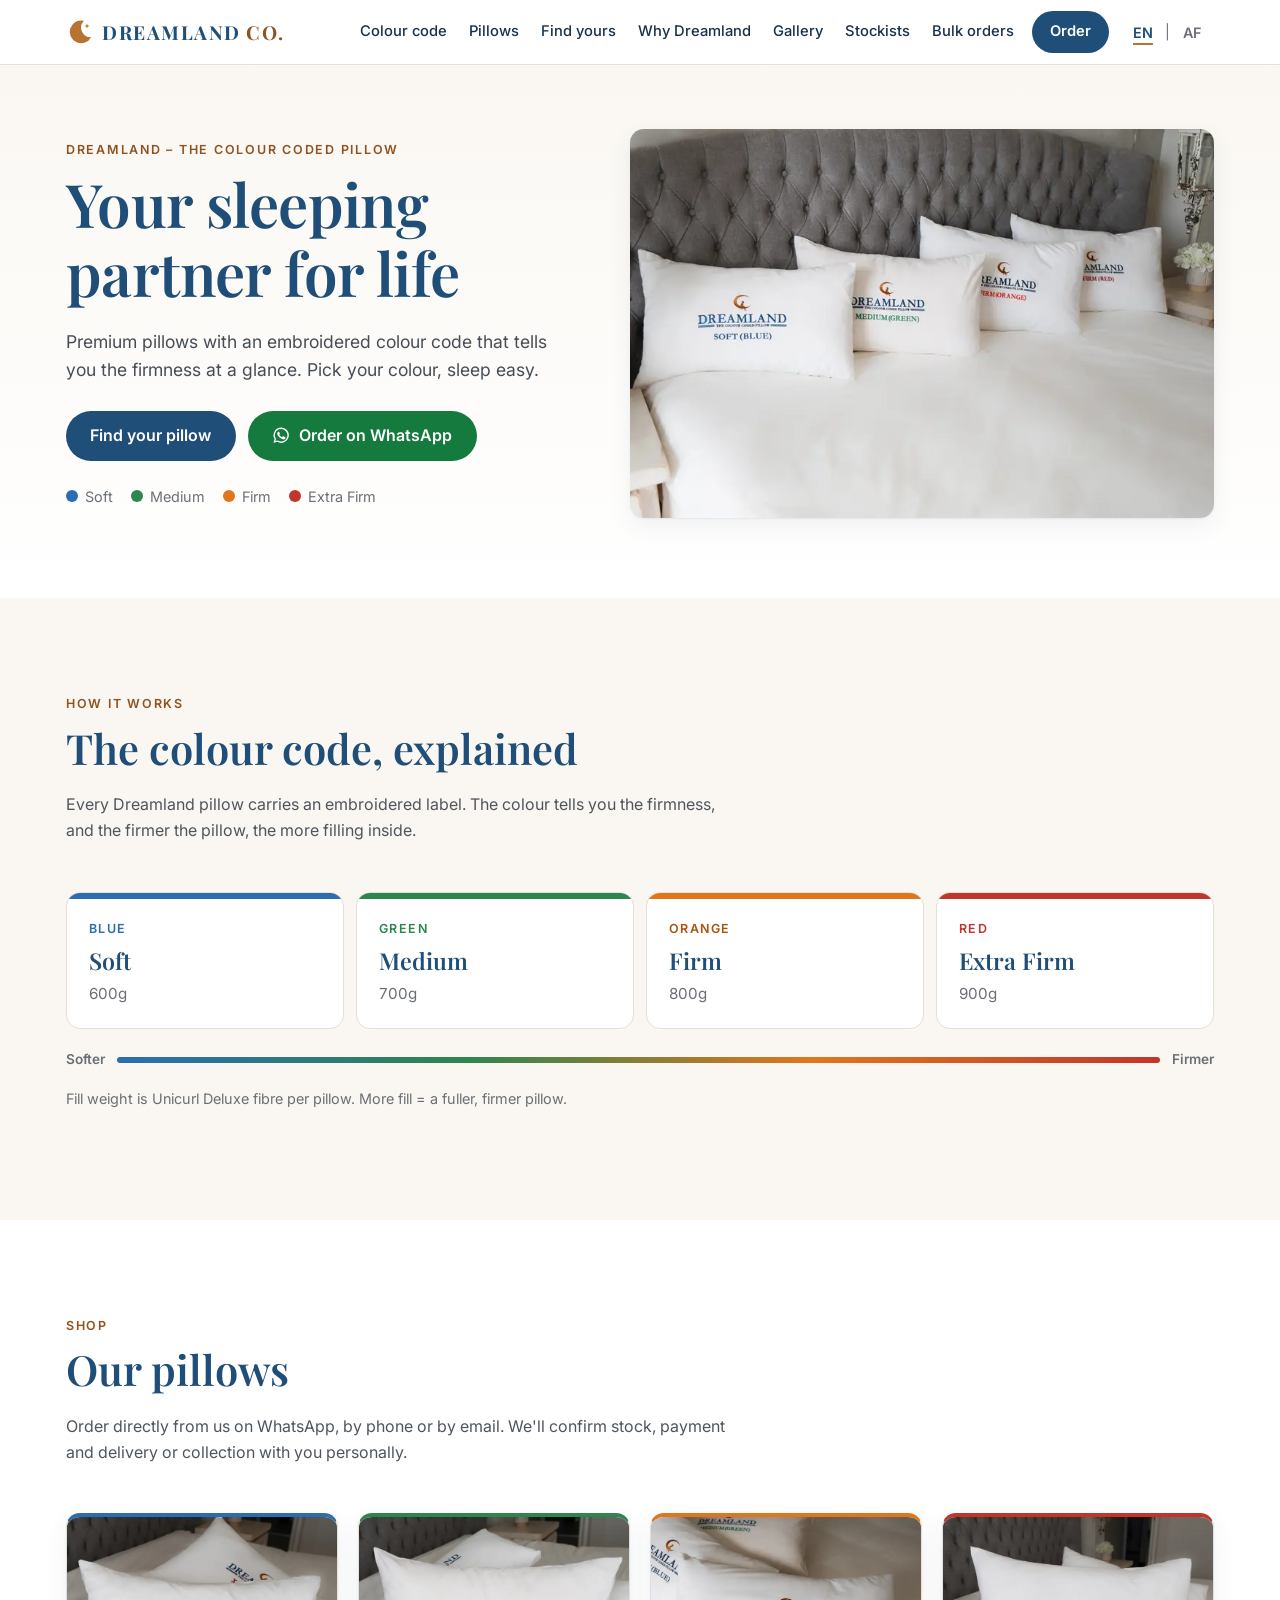
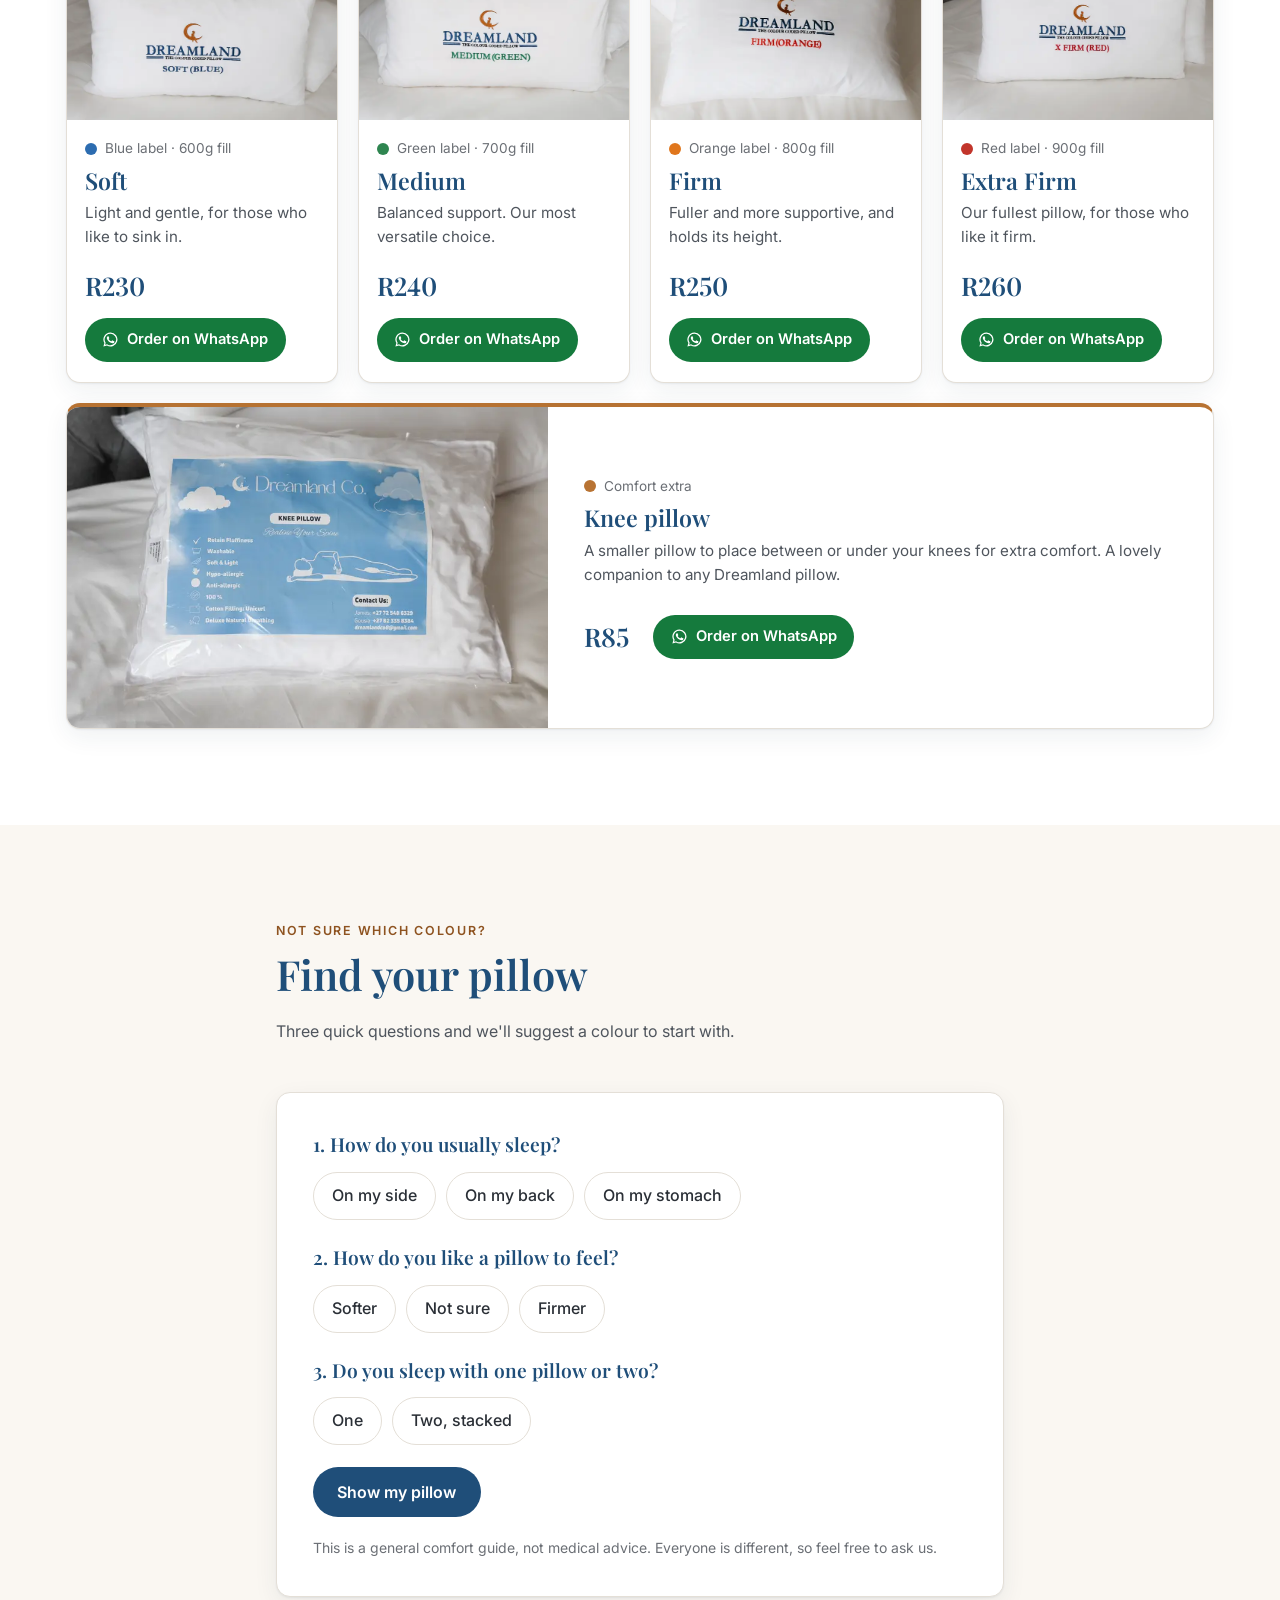
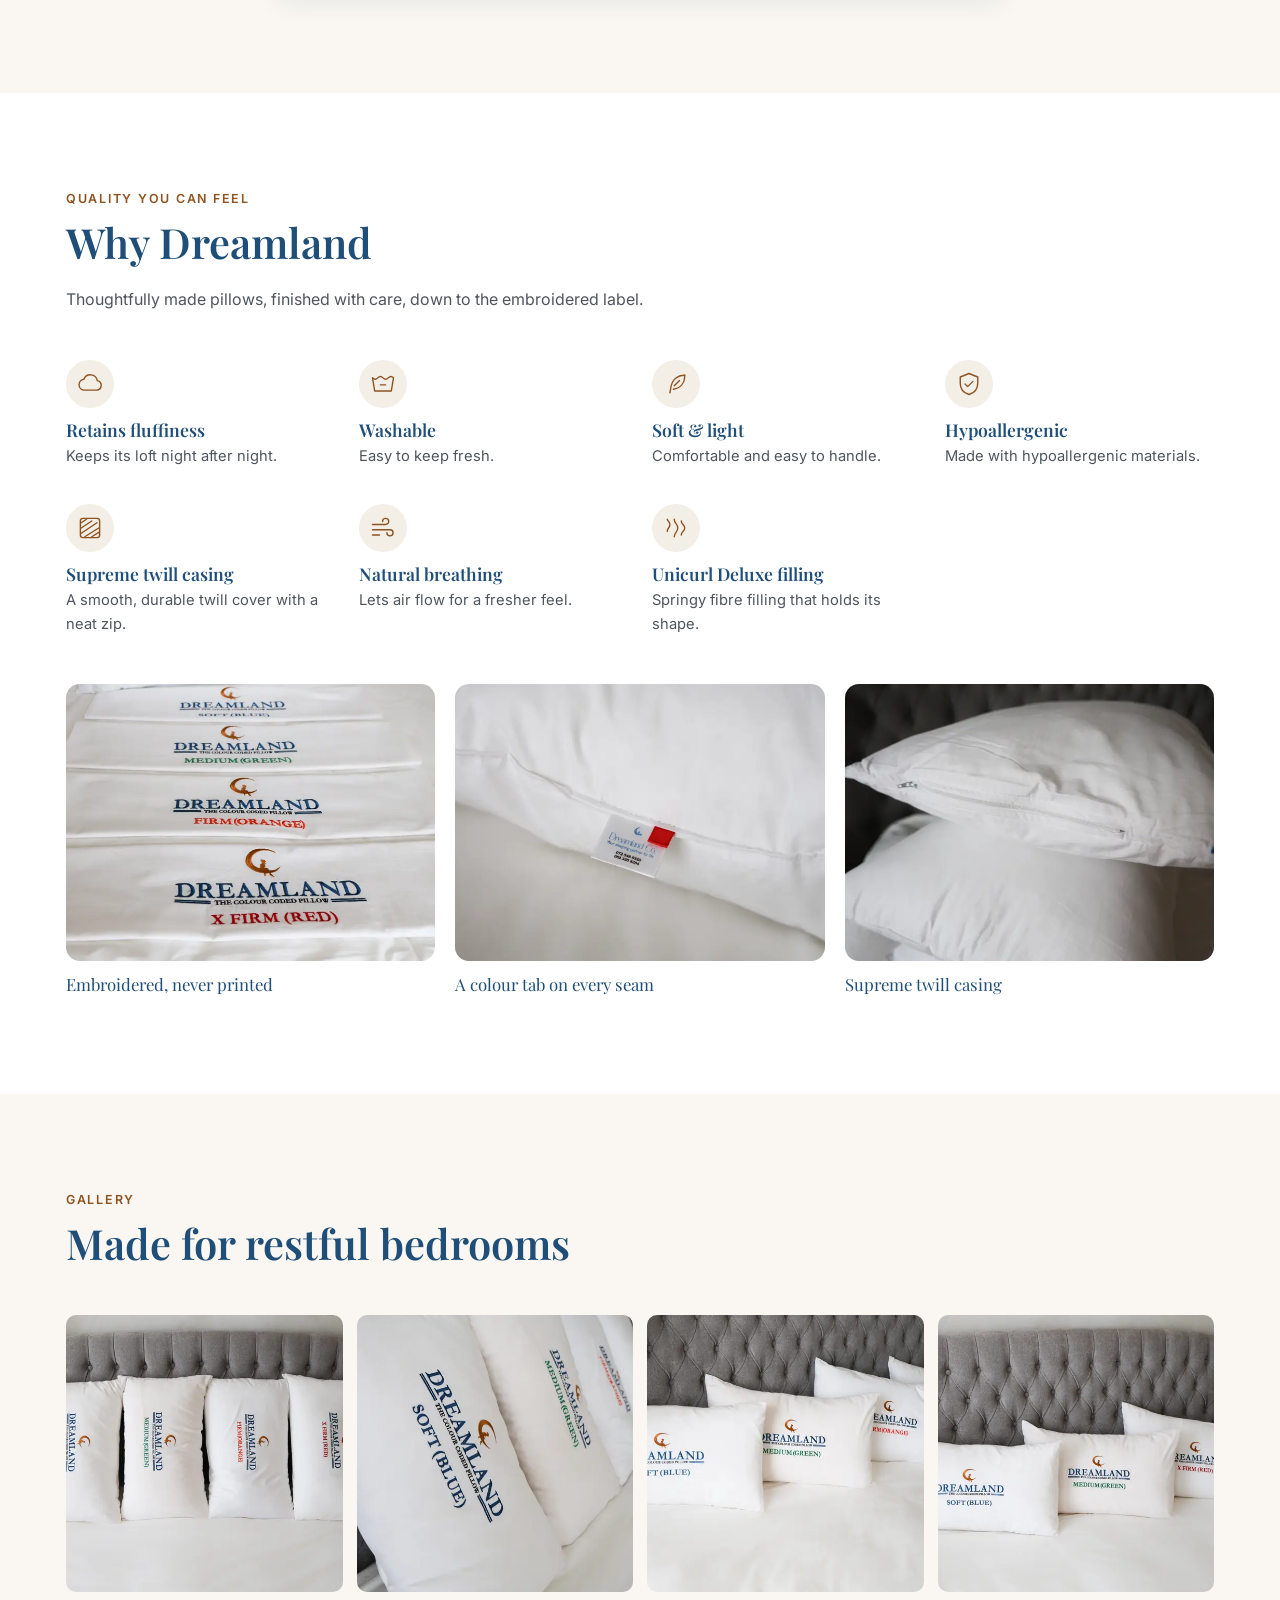
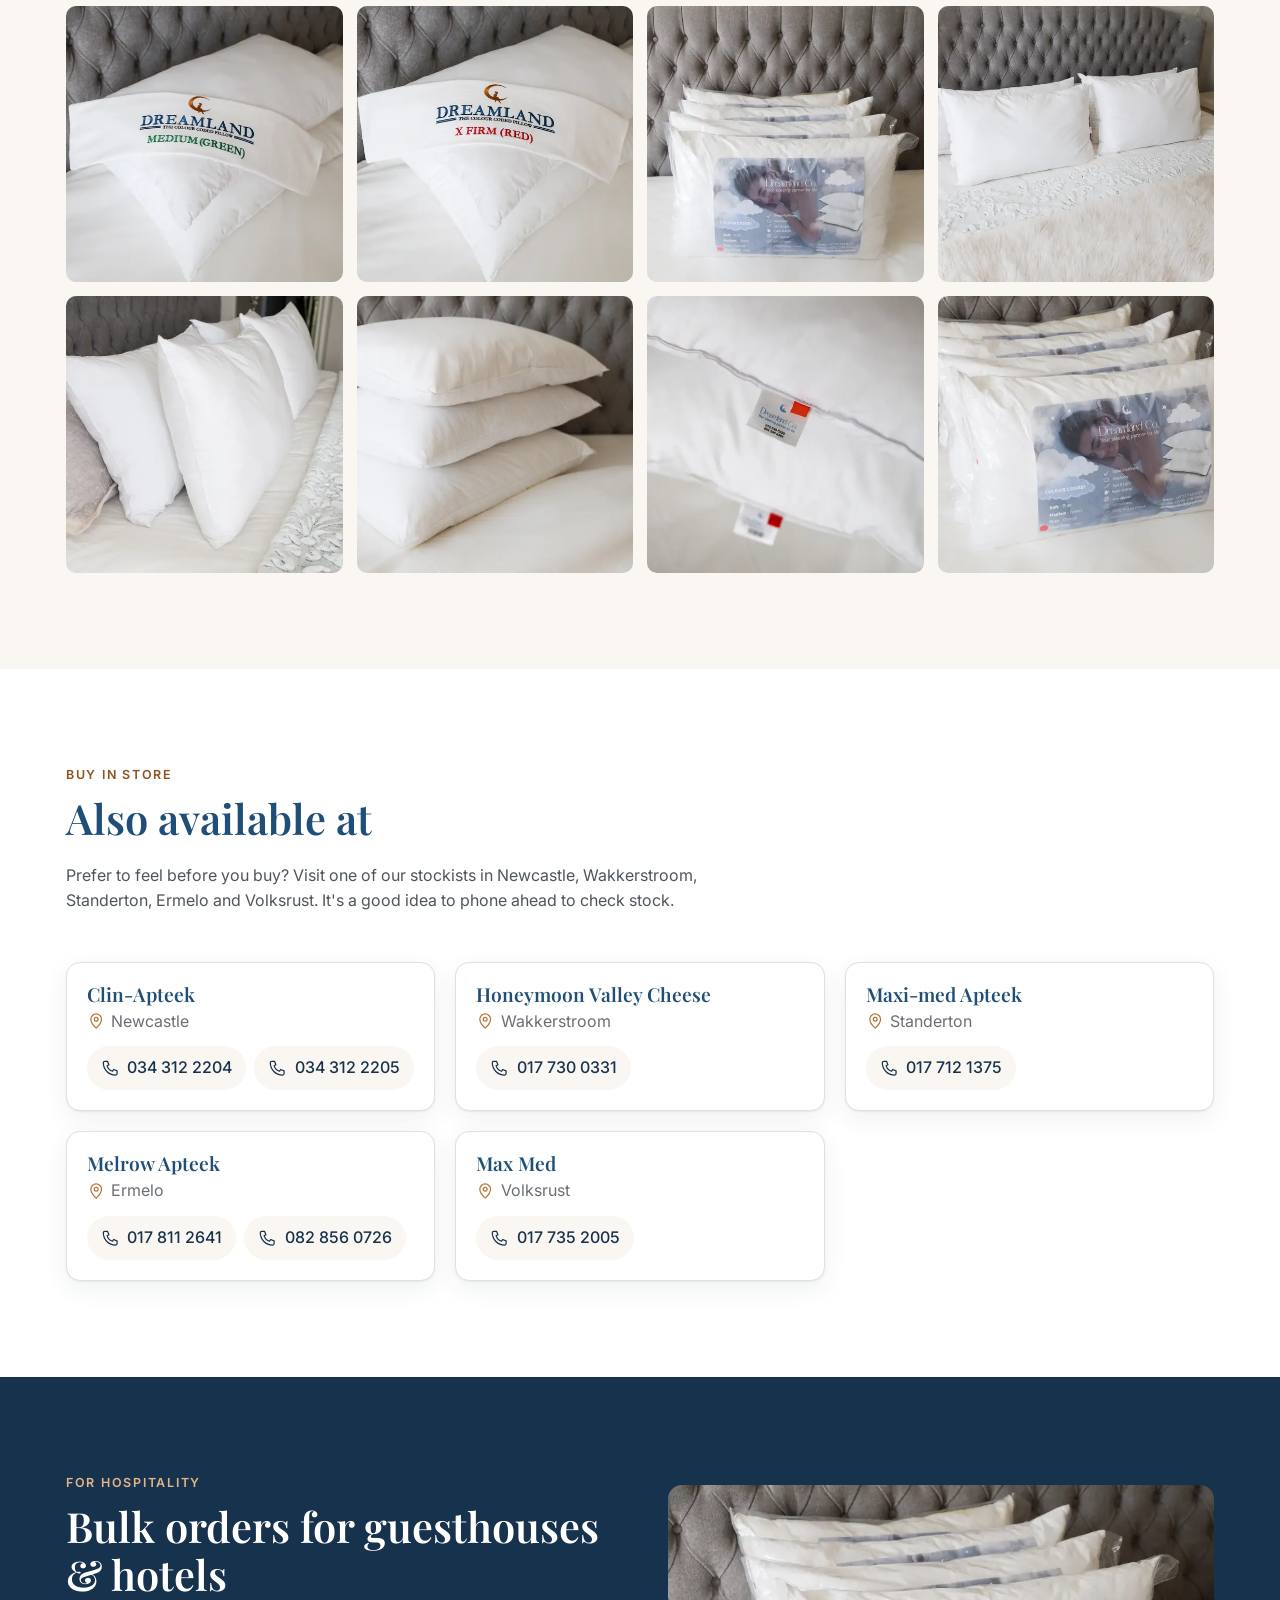
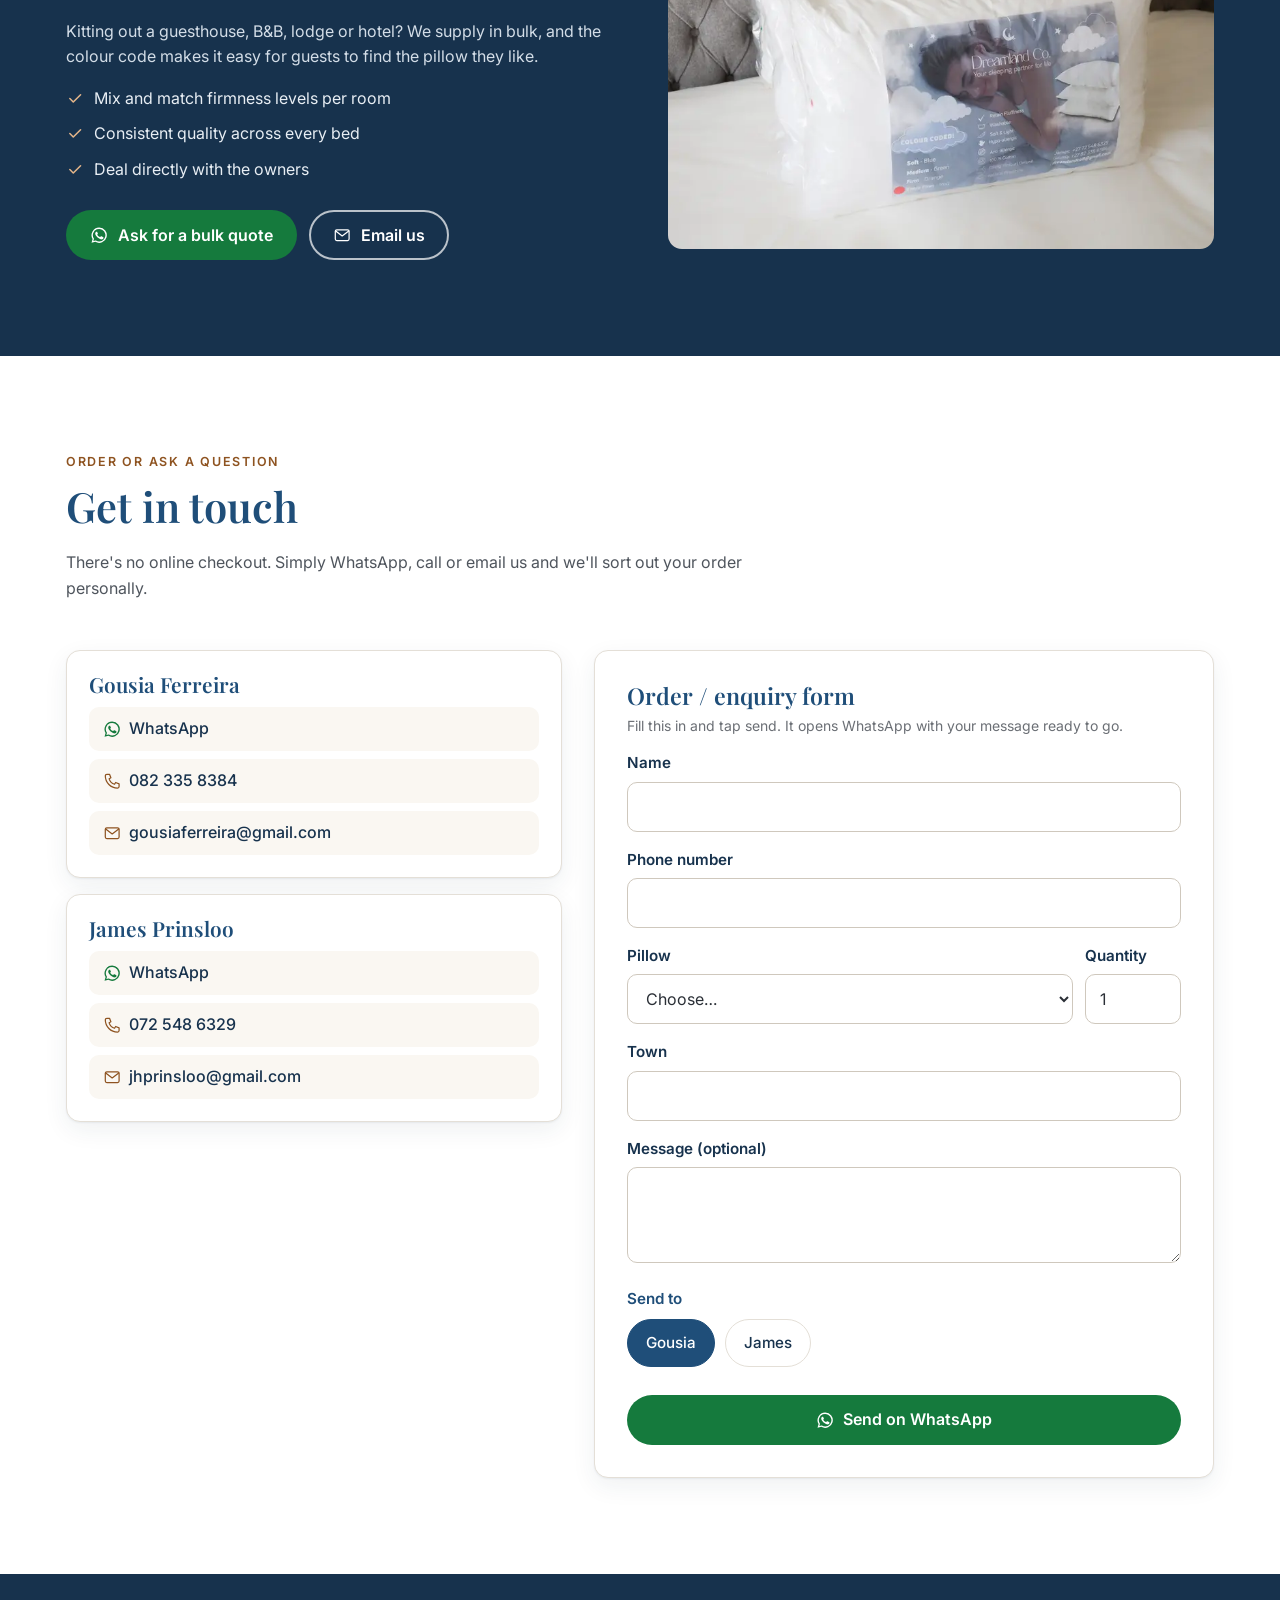
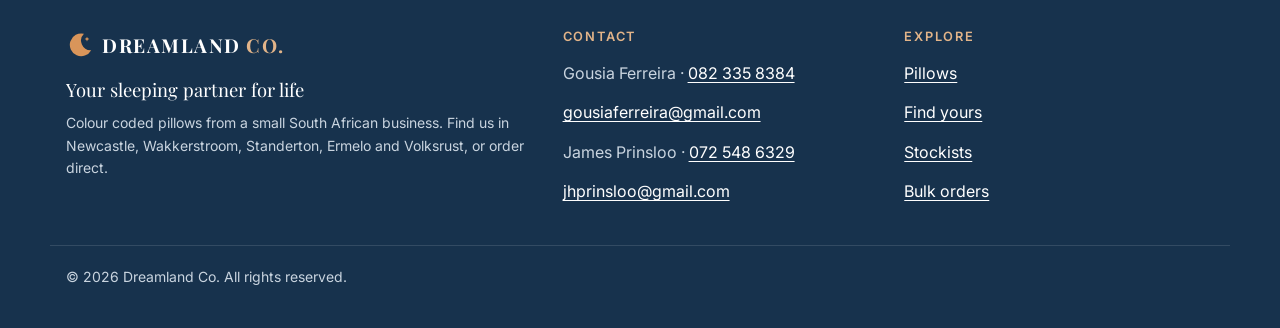
==== index.html @ f5fa15da "Add Dreamland Co. static website Single-page bilingual (EN/AF) site for GitHub Pages: colour code ex" ====
<!doctype html>
<html lang="en-ZA">
<head>
  <meta charset="utf-8">
  <meta name="viewport" content="width=device-width, initial-scale=1">
  <title>Dreamland Co. | Colour Coded Pillows | Your sleeping partner for life</title>
  <meta name="description" content="Dreamland – The Colour Coded Pillow. Premium pillows from R230, colour coded by firmness: Soft (Blue), Medium (Green), Firm (Orange) and Extra Firm (Red). Order on WhatsApp or buy in Newcastle, Wakkerstroom, Standerton, Ermelo and Volksrust.">
  <meta name="theme-color" content="#1F4E79">

  <!--
    SITE URL: the absolute URLs below (canonical, Open Graph, JSON-LD) and in sitemap.xml / robots.txt
    use https://adriaan7711.github.io/dreamland-co/ . If your GitHub Pages address or custom domain
    is different, find-and-replace that address in index.html, sitemap.xml and robots.txt.
  -->
  <link rel="canonical" href="https://adriaan7711.github.io/dreamland-co/">

  <meta property="og:type" content="website">
  <meta property="og:site_name" content="Dreamland Co.">
  <meta property="og:title" content="Dreamland Co. – The Colour Coded Pillow">
  <meta property="og:description" content="Your sleeping partner for life. Premium pillows colour coded by firmness, from R230. Order on WhatsApp.">
  <meta property="og:url" content="https://adriaan7711.github.io/dreamland-co/">
  <meta property="og:image" content="https://adriaan7711.github.io/dreamland-co/images/og-image.jpg">
  <meta property="og:image:width" content="1200">
  <meta property="og:image:height" content="630">
  <meta property="og:image:alt" content="Four Dreamland pillows on a bed with blue, green, orange and red embroidered labels">
  <meta property="og:locale" content="en_ZA">
  <meta property="og:locale:alternate" content="af_ZA">
  <meta name="twitter:card" content="summary_large_image">

  <link rel="icon" href="favicon.svg" type="image/svg+xml">
  <link rel="icon" href="favicon-32.png" sizes="32x32" type="image/png">
  <link rel="apple-touch-icon" href="apple-touch-icon.png">

  <link rel="preconnect" href="https://fonts.googleapis.com">
  <link rel="preconnect" href="https://fonts.gstatic.com" crossorigin>
  <link href="https://fonts.googleapis.com/css2?family=Inter:wght@400;500;600&family=Playfair+Display:wght@500;600;700&display=swap" rel="stylesheet">

  <link rel="preload" as="image" type="image/webp" href="images/pillows-lineup-four-1600.webp" imagesrcset="images/pillows-lineup-four-800.webp 800w, images/pillows-lineup-four-1600.webp 1600w" imagesizes="(min-width: 900px) 55vw, 100vw">
  <link rel="stylesheet" href="css/style.css">
  <script>document.documentElement.classList.add('js');</script>

  <script type="application/ld+json">
  {
    "@context": "https://schema.org",
    "@graph": [
      {
        "@type": "LocalBusiness",
        "@id": "https://adriaan7711.github.io/dreamland-co/#business",
        "name": "Dreamland Co.",
        "slogan": "Your sleeping partner for life",
        "description": "Dreamland – The Colour Coded Pillow. Premium pillows colour coded by firmness, sold direct and through stockists in Newcastle, Wakkerstroom, Standerton, Ermelo and Volksrust.",
        "url": "https://adriaan7711.github.io/dreamland-co/",
        "image": "https://adriaan7711.github.io/dreamland-co/images/og-image.jpg",
        "telephone": "+27823358384",
        "email": "gousiaferreira@gmail.com",
        "priceRange": "R85 – R260",
        "currenciesAccepted": "ZAR",
        "address": { "@type": "PostalAddress", "addressCountry": "ZA" },
        "areaServed": [
          { "@type": "City", "name": "Newcastle" },
          { "@type": "City", "name": "Wakkerstroom" },
          { "@type": "City", "name": "Standerton" },
          { "@type": "City", "name": "Ermelo" },
          { "@type": "City", "name": "Volksrust" },
          { "@type": "Country", "name": "South Africa" }
        ],
        "contactPoint": [
          { "@type": "ContactPoint", "name": "Gousia Ferreira", "telephone": "+27823358384", "email": "gousiaferreira@gmail.com", "contactType": "sales", "availableLanguage": ["English", "Afrikaans"] },
          { "@type": "ContactPoint", "name": "James Prinsloo", "telephone": "+27725486329", "email": "jhprinsloo@gmail.com", "contactType": "sales", "availableLanguage": ["English", "Afrikaans"] }
        ]
      },
      {
        "@type": "Product",
        "name": "Dreamland Soft Pillow (Blue)",
        "description": "Soft colour coded pillow with a blue embroidered label and 600g Unicurl Deluxe filling.",
        "image": "https://adriaan7711.github.io/dreamland-co/images/pillow-soft-blue-1600.jpg",
        "brand": { "@type": "Brand", "name": "Dreamland Co." },
        "color": "Blue",
        "weight": { "@type": "QuantitativeValue", "value": 600, "unitCode": "GRM" },
        "offers": { "@type": "Offer", "price": "230.00", "priceCurrency": "ZAR", "availability": "https://schema.org/InStock", "seller": { "@id": "https://adriaan7711.github.io/dreamland-co/#business" } }
      },
      {
        "@type": "Product",
        "name": "Dreamland Medium Pillow (Green)",
        "description": "Medium colour coded pillow with a green embroidered label and 700g Unicurl Deluxe filling.",
        "image": "https://adriaan7711.github.io/dreamland-co/images/pillow-medium-green-1600.jpg",
        "brand": { "@type": "Brand", "name": "Dreamland Co." },
        "color": "Green",
        "weight": { "@type": "QuantitativeValue", "value": 700, "unitCode": "GRM" },
        "offers": { "@type": "Offer", "price": "240.00", "priceCurrency": "ZAR", "availability": "https://schema.org/InStock", "seller": { "@id": "https://adriaan7711.github.io/dreamland-co/#business" } }
      },
      {
        "@type": "Product",
        "name": "Dreamland Firm Pillow (Orange)",
        "description": "Firm colour coded pillow with an orange embroidered label and 800g Unicurl Deluxe filling.",
        "image": "https://adriaan7711.github.io/dreamland-co/images/pillow-firm-orange-1600.jpg",
        "brand": { "@type": "Brand", "name": "Dreamland Co." },
        "color": "Orange",
        "weight": { "@type": "QuantitativeValue", "value": 800, "unitCode": "GRM" },
        "offers": { "@type": "Offer", "price": "250.00", "priceCurrency": "ZAR", "availability": "https://schema.org/InStock", "seller": { "@id": "https://adriaan7711.github.io/dreamland-co/#business" } }
      },
      {
        "@type": "Product",
        "name": "Dreamland Extra Firm Pillow (Red)",
        "description": "Extra firm colour coded pillow with a red embroidered label and 900g Unicurl Deluxe filling.",
        "image": "https://adriaan7711.github.io/dreamland-co/images/pillow-extra-firm-red-1600.jpg",
        "brand": { "@type": "Brand", "name": "Dreamland Co." },
        "color": "Red",
        "weight": { "@type": "QuantitativeValue", "value": 900, "unitCode": "GRM" },
        "offers": { "@type": "Offer", "price": "260.00", "priceCurrency": "ZAR", "availability": "https://schema.org/InStock", "seller": { "@id": "https://adriaan7711.github.io/dreamland-co/#business" } }
      },
      {
        "@type": "Product",
        "name": "Dreamland Knee Pillow",
        "description": "A smaller pillow to place between or under the knees for extra comfort.",
        "image": "https://adriaan7711.github.io/dreamland-co/images/knee-pillow-1600.jpg",
        "brand": { "@type": "Brand", "name": "Dreamland Co." },
        "offers": { "@type": "Offer", "price": "85.00", "priceCurrency": "ZAR", "availability": "https://schema.org/InStock", "seller": { "@id": "https://adriaan7711.github.io/dreamland-co/#business" } }
      }
    ]
  }
  </script>
</head>
<body>
  <!-- Icon sprite -->
  <svg width="0" height="0" style="position:absolute" aria-hidden="true" focusable="false">
    <symbol id="i-moon" viewBox="0 0 32 32"><path d="M20.5 3.2A13 13 0 1 0 28.8 22 11 11 0 0 1 20.5 3.2Z" fill="currentColor"/><path d="M24 6.5l.8 1.9 1.9.8-1.9.8-.8 1.9-.8-1.9-1.9-.8 1.9-.8z" fill="currentColor"/></symbol>
    <symbol id="i-whatsapp" viewBox="0 0 24 24"><path fill="currentColor" d="M12 2a10 10 0 0 0-8.6 15.1L2 22l5-1.3A10 10 0 1 0 12 2Zm0 18.2c-1.5 0-3-.4-4.3-1.2l-.3-.2-3 .8.8-2.9-.2-.3A8.2 8.2 0 1 1 12 20.2Zm4.5-6.1c-.2-.1-1.5-.7-1.7-.8-.2-.1-.4-.1-.6.1l-.8 1c-.1.2-.3.2-.5.1a6.7 6.7 0 0 1-3.3-2.9c-.3-.4.2-.4.7-1.4.1-.2 0-.3 0-.4l-.8-1.8c-.2-.5-.4-.4-.6-.4h-.5a1 1 0 0 0-.7.3 3 3 0 0 0-.9 2.2 5.2 5.2 0 0 0 1.1 2.7 11.9 11.9 0 0 0 4.6 4c1.7.7 2.3.8 3.2.6.5-.1 1.5-.6 1.7-1.2.2-.6.2-1.1.2-1.2-.1-.1-.2-.2-.4-.3Z"/></symbol>
    <symbol id="i-phone" viewBox="0 0 24 24"><path fill="none" stroke="currentColor" stroke-width="1.6" stroke-linecap="round" stroke-linejoin="round" d="M5 3h3.5l1.8 4.5-2.3 1.4a11 11 0 0 0 7.1 7.1l1.4-2.3L21 15.5V19a2 2 0 0 1-2 2A16 16 0 0 1 3 5a2 2 0 0 1 2-2Z"/></symbol>
    <symbol id="i-mail" viewBox="0 0 24 24"><g fill="none" stroke="currentColor" stroke-width="1.6" stroke-linecap="round" stroke-linejoin="round"><rect x="3" y="5" width="18" height="14" rx="2"/><path d="m3.5 6.5 8.5 6.5 8.5-6.5"/></g></symbol>
    <symbol id="i-pin" viewBox="0 0 24 24"><g fill="none" stroke="currentColor" stroke-width="1.6" stroke-linecap="round" stroke-linejoin="round"><path d="M12 21s-7-6.1-7-11.5a7 7 0 0 1 14 0C19 14.9 12 21 12 21Z"/><circle cx="12" cy="9.5" r="2.5"/></g></symbol>
    <symbol id="i-fluff" viewBox="0 0 32 32"><path fill="none" stroke="currentColor" stroke-width="1.6" stroke-linecap="round" stroke-linejoin="round" d="M9 23h14.5a5.5 5.5 0 0 0 .8-10.9A8 8 0 0 0 9 10.5 6.3 6.3 0 0 0 9 23Z"/></symbol>
    <symbol id="i-wash" viewBox="0 0 32 32"><g fill="none" stroke="currentColor" stroke-width="1.6" stroke-linecap="round" stroke-linejoin="round"><path d="M4 9l2.5 15h19L28 9"/><path d="M4 9c2 2 4 2 6 0s4-2 6 0 4 2 6 0 4-2 6 0"/><path d="M13 17h6"/></g></symbol>
    <symbol id="i-feather" viewBox="0 0 32 32"><g fill="none" stroke="currentColor" stroke-width="1.6" stroke-linecap="round" stroke-linejoin="round"><path d="M26 6c-8 0-15 5-16 15l-1 5"/><path d="M26 6c0 9-5 15-13 16"/><path d="M14 18l6-6"/></g></symbol>
    <symbol id="i-shield" viewBox="0 0 32 32"><g fill="none" stroke="currentColor" stroke-width="1.6" stroke-linecap="round" stroke-linejoin="round"><path d="M16 4l10 4v7c0 6.5-4.3 11.2-10 13-5.7-1.8-10-6.5-10-13V8z"/><path d="m11.5 16 3 3 6-6"/></g></symbol>
    <symbol id="i-weave" viewBox="0 0 32 32"><g fill="none" stroke="currentColor" stroke-width="1.6" stroke-linecap="round"><path d="M6 10l6-4M6 16l12-8M6 22l18-12M10 26l16-10M18 26l8-5"/><rect x="5" y="5" width="22" height="22" rx="3"/></g></symbol>
    <symbol id="i-air" viewBox="0 0 32 32"><g fill="none" stroke="currentColor" stroke-width="1.6" stroke-linecap="round"><path d="M4 12h15a3.5 3.5 0 1 0-3.5-3.5"/><path d="M4 18h20a3.5 3.5 0 1 1-3.5 3.5"/><path d="M4 24h8"/></g></symbol>
    <symbol id="i-curl" viewBox="0 0 32 32"><g fill="none" stroke="currentColor" stroke-width="1.6" stroke-linecap="round"><path d="M6 20c0-4 3-4 3-8s-3-4-3-6"/><path d="M14 26c0-5 4-5 4-10s-4-5-4-10"/><path d="M22 24c0-4 4-4 4-8s-4-4-4-8"/></g></symbol>
    <symbol id="i-check" viewBox="0 0 24 24"><path fill="none" stroke="currentColor" stroke-width="2" stroke-linecap="round" stroke-linejoin="round" d="m5 12.5 4.5 4.5L19 7.5"/></symbol>
    <symbol id="i-close" viewBox="0 0 24 24"><path fill="none" stroke="currentColor" stroke-width="2" stroke-linecap="round" d="M6 6l12 12M18 6 6 18"/></symbol>
    <symbol id="i-prev" viewBox="0 0 24 24"><path fill="none" stroke="currentColor" stroke-width="2" stroke-linecap="round" stroke-linejoin="round" d="M15 5l-7 7 7 7"/></symbol>
    <symbol id="i-next" viewBox="0 0 24 24"><path fill="none" stroke="currentColor" stroke-width="2" stroke-linecap="round" stroke-linejoin="round" d="M9 5l7 7-7 7"/></symbol>
  </svg>

  <a class="skip-link" href="#main" data-i18n="skip">Skip to content</a>

  <header class="site-header" id="top">
    <div class="container header-inner">
      <!-- LOGO: to use a real logo file instead of the text wordmark, replace the contents of this <a> with
           <img src="images/logo.svg" alt="Dreamland Co." width="180" height="48"> -->
      <a class="wordmark" href="#top" aria-label="Dreamland Co. – home">
        <svg class="wordmark-moon" aria-hidden="true"><use href="#i-moon"/></svg>
        <span class="wordmark-text">Dreamland<span class="wordmark-co"> Co.</span></span>
      </a>

      <div class="header-actions">
        <div class="lang-toggle" role="group" aria-label="Language / Taal">
          <button type="button" data-lang="en" aria-pressed="true" lang="en">EN</button>
          <span aria-hidden="true">|</span>
          <button type="button" data-lang="af" aria-pressed="false" lang="af">AF</button>
        </div>
        <button class="nav-toggle" type="button" aria-expanded="false" aria-controls="site-nav">
          <span class="nav-toggle-bar" aria-hidden="true"></span>
          <span class="visually-hidden" data-i18n="menu">Menu</span>
        </button>
      </div>

      <nav class="site-nav" id="site-nav" aria-label="Main">
        <ul>
          <li><a href="#colour-code" data-i18n="nav.code">Colour code</a></li>
          <li><a href="#shop" data-i18n="nav.shop">Pillows</a></li>
          <li><a href="#quiz" data-i18n="nav.quiz">Find yours</a></li>
          <li><a href="#why" data-i18n="nav.why">Why Dreamland</a></li>
          <li><a href="#gallery" data-i18n="nav.gallery">Gallery</a></li>
          <li><a href="#stockists" data-i18n="nav.stockists">Stockists</a></li>
          <li><a href="#bulk" data-i18n="nav.bulk">Bulk orders</a></li>
          <li><a href="#contact" class="nav-cta" data-i18n="nav.contact">Order</a></li>
        </ul>
      </nav>
    </div>
  </header>

  <main id="main">
    <!-- 1. Hero -->
    <section class="hero" aria-labelledby="hero-title">
      <div class="container hero-inner">
        <div class="hero-copy">
          <p class="eyebrow" data-i18n="hero.eyebrow">Dreamland – The Colour Coded Pillow</p>
          <h1 id="hero-title" data-i18n="hero.title">Your sleeping partner for life</h1>
          <p class="lead" data-i18n="hero.lead">Premium pillows with an embroidered colour code that tells you the firmness at a glance. Pick your colour, sleep easy.</p>
          <div class="button-row">
            <a class="btn btn-primary" href="#quiz" data-i18n="hero.find">Find your pillow</a>
            <a class="btn btn-whatsapp" href="https://wa.me/27823358384" data-wa="general" target="_blank" rel="noopener">
              <svg class="icon" aria-hidden="true"><use href="#i-whatsapp"/></svg><span data-i18n="btn.order">Order on WhatsApp</span>
            </a>
          </div>
          <ul class="hero-dots" aria-label="Firmness colours">
            <li><span class="dot dot-blue"></span><span data-i18n="name.soft">Soft</span></li>
            <li><span class="dot dot-green"></span><span data-i18n="name.medium">Medium</span></li>
            <li><span class="dot dot-orange"></span><span data-i18n="name.firm">Firm</span></li>
            <li><span class="dot dot-red"></span><span data-i18n="name.xfirm">Extra Firm</span></li>
          </ul>
        </div>
        <figure class="hero-media">
          <picture>
            <source type="image/webp" srcset="images/pillows-lineup-four-800.webp 800w, images/pillows-lineup-four-1600.webp 1600w" sizes="(min-width: 900px) 55vw, 100vw">
            <img src="images/pillows-lineup-four-1600.jpg" srcset="images/pillows-lineup-four-800.jpg 800w, images/pillows-lineup-four-1600.jpg 1600w" sizes="(min-width: 900px) 55vw, 100vw"
                 width="1600" height="1066" fetchpriority="high"
                 alt="Four Dreamland pillows lined up on a bed against a grey tufted headboard, with blue, green, orange and red embroidered labels"
                 data-i18n-alt="alt.hero">
          </picture>
        </figure>
      </div>
    </section>

    <!-- 2. Colour code -->
    <section class="section section-code" id="colour-code" aria-labelledby="code-title">
      <div class="container">
        <header class="section-head reveal">
          <p class="eyebrow" data-i18n="code.eyebrow">How it works</p>
          <h2 id="code-title" data-i18n="code.title">The colour code, explained</h2>
          <p data-i18n="code.intro">Every Dreamland pillow carries an embroidered label. The colour tells you the firmness, and the firmer the pillow, the more filling inside.</p>
        </header>
        <ol class="code-strip reveal">
          <li class="code-step code-blue">
            <span class="code-swatch" aria-hidden="true"></span>
            <span class="code-colour" data-i18n="colour.blue">Blue</span>
            <strong class="code-name" data-i18n="name.soft">Soft</strong>
            <span class="code-weight">600g</span>
          </li>
          <li class="code-step code-green">
            <span class="code-swatch" aria-hidden="true"></span>
            <span class="code-colour" data-i18n="colour.green">Green</span>
            <strong class="code-name" data-i18n="name.medium">Medium</strong>
            <span class="code-weight">700g</span>
          </li>
          <li class="code-step code-orange">
            <span class="code-swatch" aria-hidden="true"></span>
            <span class="code-colour" data-i18n="colour.orange">Orange</span>
            <strong class="code-name" data-i18n="name.firm">Firm</strong>
            <span class="code-weight">800g</span>
          </li>
          <li class="code-step code-red">
            <span class="code-swatch" aria-hidden="true"></span>
            <span class="code-colour" data-i18n="colour.red">Red</span>
            <strong class="code-name" data-i18n="name.xfirm">Extra Firm</strong>
            <span class="code-weight">900g</span>
          </li>
        </ol>
        <div class="code-scale reveal" aria-hidden="true">
          <span data-i18n="code.softer">Softer</span>
          <span class="code-scale-line"></span>
          <span data-i18n="code.firmer">Firmer</span>
        </div>
        <p class="code-note reveal" data-i18n="code.note">Fill weight is Unicurl Deluxe fibre per pillow. More fill = a fuller, firmer pillow.</p>
      </div>
    </section>

    <!-- 3. Shop -->
    <section class="section" id="shop" aria-labelledby="shop-title">
      <div class="container">
        <header class="section-head reveal">
          <p class="eyebrow" data-i18n="shop.eyebrow">Shop</p>
          <h2 id="shop-title" data-i18n="shop.title">Our pillows</h2>
          <p data-i18n="shop.intro">Order directly from us on WhatsApp, by phone or by email. We'll confirm stock, payment and delivery or collection with you personally.</p>
        </header>

        <div class="product-grid">
          <article class="product-card reveal" style="--accent: var(--c-blue)">
            <picture>
              <source type="image/webp" srcset="images/pillow-soft-blue-800.webp 800w, images/pillow-soft-blue-1600.webp 1600w" sizes="(min-width: 1100px) 25vw, (min-width: 640px) 50vw, 100vw">
              <img src="images/pillow-soft-blue-800.jpg" srcset="images/pillow-soft-blue-800.jpg 800w, images/pillow-soft-blue-1600.jpg 1600w" sizes="(min-width: 1100px) 25vw, (min-width: 640px) 50vw, 100vw"
                   width="1600" height="1067" loading="lazy" decoding="async"
                   alt="Dreamland Soft pillow with a blue embroidered label" data-i18n-alt="alt.soft">
            </picture>
            <div class="product-body">
              <p class="product-tag"><span class="dot dot-blue"></span><span data-i18n="tag.soft">Blue label · 600g fill</span></p>
              <h3 data-i18n="name.soft">Soft</h3>
              <p class="product-desc" data-i18n="desc.soft">Light and gentle, for those who like to sink in.</p>
              <div class="product-foot">
                <p class="price">R230</p>
                <a class="btn btn-whatsapp btn-sm" href="https://wa.me/27823358384" data-wa="soft" target="_blank" rel="noopener">
                  <svg class="icon" aria-hidden="true"><use href="#i-whatsapp"/></svg><span data-i18n="btn.order">Order on WhatsApp</span>
                </a>
              </div>
            </div>
          </article>

          <article class="product-card reveal" style="--accent: var(--c-green)">
            <picture>
              <source type="image/webp" srcset="images/pillow-medium-green-800.webp 800w, images/pillow-medium-green-1600.webp 1600w" sizes="(min-width: 1100px) 25vw, (min-width: 640px) 50vw, 100vw">
              <img src="images/pillow-medium-green-800.jpg" srcset="images/pillow-medium-green-800.jpg 800w, images/pillow-medium-green-1600.jpg 1600w" sizes="(min-width: 1100px) 25vw, (min-width: 640px) 50vw, 100vw"
                   width="1600" height="1066" loading="lazy" decoding="async"
                   alt="Dreamland Medium pillow with a green embroidered label" data-i18n-alt="alt.medium">
            </picture>
            <div class="product-body">
              <p class="product-tag"><span class="dot dot-green"></span><span data-i18n="tag.medium">Green label · 700g fill</span></p>
              <h3 data-i18n="name.medium">Medium</h3>
              <p class="product-desc" data-i18n="desc.medium">Balanced support. Our most versatile choice.</p>
              <div class="product-foot">
                <p class="price">R240</p>
                <a class="btn btn-whatsapp btn-sm" href="https://wa.me/27823358384" data-wa="medium" target="_blank" rel="noopener">
                  <svg class="icon" aria-hidden="true"><use href="#i-whatsapp"/></svg><span data-i18n="btn.order">Order on WhatsApp</span>
                </a>
              </div>
            </div>
          </article>

          <article class="product-card reveal" style="--accent: var(--c-orange)">
            <picture>
              <source type="image/webp" srcset="images/pillow-firm-orange-800.webp 800w, images/pillow-firm-orange-1600.webp 1600w" sizes="(min-width: 1100px) 25vw, (min-width: 640px) 50vw, 100vw">
              <img src="images/pillow-firm-orange-800.jpg" srcset="images/pillow-firm-orange-800.jpg 800w, images/pillow-firm-orange-1600.jpg 1600w" sizes="(min-width: 1100px) 25vw, (min-width: 640px) 50vw, 100vw"
                   width="1600" height="1066" loading="lazy" decoding="async"
                   alt="Dreamland Firm pillow with an orange embroidered label" data-i18n-alt="alt.firm">
            </picture>
            <div class="product-body">
              <p class="product-tag"><span class="dot dot-orange"></span><span data-i18n="tag.firm">Orange label · 800g fill</span></p>
              <h3 data-i18n="name.firm">Firm</h3>
              <p class="product-desc" data-i18n="desc.firm">Fuller and more supportive, and holds its height.</p>
              <div class="product-foot">
                <p class="price">R250</p>
                <a class="btn btn-whatsapp btn-sm" href="https://wa.me/27823358384" data-wa="firm" target="_blank" rel="noopener">
                  <svg class="icon" aria-hidden="true"><use href="#i-whatsapp"/></svg><span data-i18n="btn.order">Order on WhatsApp</span>
                </a>
              </div>
            </div>
          </article>

          <article class="product-card reveal" style="--accent: var(--c-red)">
            <picture>
              <source type="image/webp" srcset="images/pillow-extra-firm-red-800.webp 800w, images/pillow-extra-firm-red-1600.webp 1600w" sizes="(min-width: 1100px) 25vw, (min-width: 640px) 50vw, 100vw">
              <img src="images/pillow-extra-firm-red-800.jpg" srcset="images/pillow-extra-firm-red-800.jpg 800w, images/pillow-extra-firm-red-1600.jpg 1600w" sizes="(min-width: 1100px) 25vw, (min-width: 640px) 50vw, 100vw"
                   width="1600" height="1067" loading="lazy" decoding="async"
                   alt="Dreamland Extra Firm pillow with a red embroidered label" data-i18n-alt="alt.xfirm">
            </picture>
            <div class="product-body">
              <p class="product-tag"><span class="dot dot-red"></span><span data-i18n="tag.xfirm">Red label · 900g fill</span></p>
              <h3 data-i18n="name.xfirm">Extra Firm</h3>
              <p class="product-desc" data-i18n="desc.xfirm">Our fullest pillow, for those who like it firm.</p>
              <div class="product-foot">
                <p class="price">R260</p>
                <a class="btn btn-whatsapp btn-sm" href="https://wa.me/27823358384" data-wa="xfirm" target="_blank" rel="noopener">
                  <svg class="icon" aria-hidden="true"><use href="#i-whatsapp"/></svg><span data-i18n="btn.order">Order on WhatsApp</span>
                </a>
              </div>
            </div>
          </article>
        </div>

        <article class="product-card product-card-wide reveal" style="--accent: var(--copper)">
          <picture>
            <source type="image/webp" srcset="images/knee-pillow-800.webp 800w, images/knee-pillow-1600.webp 1600w" sizes="(min-width: 900px) 40vw, 100vw">
            <img src="images/knee-pillow-800.jpg" srcset="images/knee-pillow-800.jpg 800w, images/knee-pillow-1600.jpg 1600w" sizes="(min-width: 900px) 40vw, 100vw"
                 width="1600" height="1067" loading="lazy" decoding="async"
                 alt="Dreamland knee pillow in its branded packaging" data-i18n-alt="alt.knee">
          </picture>
          <div class="product-body">
            <p class="product-tag"><span class="dot dot-copper"></span><span data-i18n="tag.knee">Comfort extra</span></p>
            <h3 data-i18n="name.knee">Knee pillow</h3>
            <p class="product-desc" data-i18n="desc.knee">A smaller pillow to place between or under your knees for extra comfort. A lovely companion to any Dreamland pillow.</p>
            <div class="product-foot">
              <p class="price">R85</p>
              <a class="btn btn-whatsapp btn-sm" href="https://wa.me/27823358384" data-wa="knee" target="_blank" rel="noopener">
                <svg class="icon" aria-hidden="true"><use href="#i-whatsapp"/></svg><span data-i18n="btn.order">Order on WhatsApp</span>
              </a>
            </div>
          </div>
        </article>
      </div>
    </section>

    <!-- 4. Quiz -->
    <section class="section section-tint" id="quiz" aria-labelledby="quiz-title">
      <div class="container container-narrow">
        <header class="section-head reveal">
          <p class="eyebrow" data-i18n="quiz.eyebrow">Not sure which colour?</p>
          <h2 id="quiz-title" data-i18n="quiz.title">Find your pillow</h2>
          <p data-i18n="quiz.intro">Three quick questions and we'll suggest a colour to start with.</p>
        </header>

        <form class="quiz card reveal" id="quiz-form" novalidate>
          <fieldset>
            <legend data-i18n="quiz.q1">1. How do you usually sleep?</legend>
            <div class="choice-row">
              <label class="choice"><input type="radio" name="position" value="side" required><span data-i18n="quiz.side">On my side</span></label>
              <label class="choice"><input type="radio" name="position" value="back"><span data-i18n="quiz.back">On my back</span></label>
              <label class="choice"><input type="radio" name="position" value="stomach"><span data-i18n="quiz.stomach">On my stomach</span></label>
            </div>
          </fieldset>
          <fieldset>
            <legend data-i18n="quiz.q2">2. How do you like a pillow to feel?</legend>
            <div class="choice-row">
              <label class="choice"><input type="radio" name="feel" value="softer" required><span data-i18n="quiz.softer">Softer</span></label>
              <label class="choice"><input type="radio" name="feel" value="unsure"><span data-i18n="quiz.unsure">Not sure</span></label>
              <label class="choice"><input type="radio" name="feel" value="firmer"><span data-i18n="quiz.firmer">Firmer</span></label>
            </div>
          </fieldset>
          <fieldset>
            <legend data-i18n="quiz.q3">3. Do you sleep with one pillow or two?</legend>
            <div class="choice-row">
              <label class="choice"><input type="radio" name="count" value="one" required><span data-i18n="quiz.one">One</span></label>
              <label class="choice"><input type="radio" name="count" value="two"><span data-i18n="quiz.two">Two, stacked</span></label>
            </div>
          </fieldset>
          <p class="form-error" id="quiz-error" role="alert" hidden data-i18n="quiz.error">Please answer all three questions.</p>
          <button class="btn btn-primary" type="submit" data-i18n="quiz.submit">Show my pillow</button>

          <div class="quiz-result" id="quiz-result" tabindex="-1" hidden aria-live="polite">
            <p class="eyebrow" data-i18n="quiz.resultLabel">We'd suggest</p>
            <p class="quiz-result-name"><span class="dot" id="quiz-dot"></span><span id="quiz-result-name"></span></p>
            <p id="quiz-result-why"></p>
            <a class="btn btn-whatsapp" id="quiz-order" href="https://wa.me/27823358384" target="_blank" rel="noopener">
              <svg class="icon" aria-hidden="true"><use href="#i-whatsapp"/></svg><span data-i18n="btn.order">Order on WhatsApp</span>
            </a>
          </div>
          <p class="small muted" data-i18n="quiz.disclaimer">This is a general comfort guide, not medical advice. Everyone is different, so feel free to ask us.</p>
        </form>
      </div>
    </section>

    <!-- 5. Why Dreamland -->
    <section class="section" id="why" aria-labelledby="why-title">
      <div class="container">
        <header class="section-head reveal">
          <p class="eyebrow" data-i18n="why.eyebrow">Quality you can feel</p>
          <h2 id="why-title" data-i18n="why.title">Why Dreamland</h2>
          <p data-i18n="why.intro">Thoughtfully made pillows, finished with care, down to the embroidered label.</p>
        </header>

        <ul class="feature-grid">
          <li class="feature reveal"><svg class="feature-icon" aria-hidden="true"><use href="#i-fluff"/></svg><h3 data-i18n="f.fluff">Retains fluffiness</h3><p data-i18n="f.fluffD">Keeps its loft night after night.</p></li>
          <li class="feature reveal"><svg class="feature-icon" aria-hidden="true"><use href="#i-wash"/></svg><h3 data-i18n="f.wash">Washable</h3><p data-i18n="f.washD">Easy to keep fresh.</p></li>
          <li class="feature reveal"><svg class="feature-icon" aria-hidden="true"><use href="#i-feather"/></svg><h3 data-i18n="f.soft">Soft &amp; light</h3><p data-i18n="f.softD">Comfortable and easy to handle.</p></li>
          <li class="feature reveal"><svg class="feature-icon" aria-hidden="true"><use href="#i-shield"/></svg><h3 data-i18n="f.allergy">Hypoallergenic</h3><p data-i18n="f.allergyD">Made with hypoallergenic materials.</p></li>
          <li class="feature reveal"><svg class="feature-icon" aria-hidden="true"><use href="#i-weave"/></svg><h3 data-i18n="f.twill">Supreme twill casing</h3><p data-i18n="f.twillD">A smooth, durable twill cover with a neat zip.</p></li>
          <li class="feature reveal"><svg class="feature-icon" aria-hidden="true"><use href="#i-air"/></svg><h3 data-i18n="f.breath">Natural breathing</h3><p data-i18n="f.breathD">Lets air flow for a fresher feel.</p></li>
          <li class="feature reveal"><svg class="feature-icon" aria-hidden="true"><use href="#i-curl"/></svg><h3 data-i18n="f.fill">Unicurl Deluxe filling</h3><p data-i18n="f.fillD">Springy fibre filling that holds its shape.</p></li>
        </ul>

        <div class="detail-grid">
          <figure class="detail reveal">
            <picture>
              <source type="image/webp" srcset="images/labels-four-colours-800.webp 800w, images/labels-four-colours-1600.webp 1600w" sizes="(min-width: 900px) 33vw, 100vw">
              <img src="images/labels-four-colours-800.jpg" srcset="images/labels-four-colours-800.jpg 800w, images/labels-four-colours-1600.jpg 1600w" sizes="(min-width: 900px) 33vw, 100vw"
                   width="1600" height="1067" loading="lazy" decoding="async"
                   alt="Close-up of the four embroidered Dreamland labels: Soft (Blue), Medium (Green), Firm (Orange) and X Firm (Red)" data-i18n-alt="alt.labels">
            </picture>
            <figcaption data-i18n="cap.labels">Embroidered, never printed</figcaption>
          </figure>
          <figure class="detail reveal">
            <picture>
              <source type="image/webp" srcset="images/label-detail-800.webp 800w, images/label-detail-1600.webp 1600w" sizes="(min-width: 900px) 33vw, 100vw">
              <img src="images/label-detail-800.jpg" srcset="images/label-detail-800.jpg 800w, images/label-detail-1600.jpg 1600w" sizes="(min-width: 900px) 33vw, 100vw"
                   width="1600" height="1067" loading="lazy" decoding="async"
                   alt="Sewn-in Dreamland Co. care label with a red colour tab on the pillow seam" data-i18n-alt="alt.tag">
            </picture>
            <figcaption data-i18n="cap.tag">A colour tab on every seam</figcaption>
          </figure>
          <figure class="detail reveal">
            <picture>
              <source type="image/webp" srcset="images/casing-zip-detail-800.webp 800w, images/casing-zip-detail-1600.webp 1600w" sizes="(min-width: 900px) 33vw, 100vw">
              <img src="images/casing-zip-detail-800.jpg" srcset="images/casing-zip-detail-800.jpg 800w, images/casing-zip-detail-1600.jpg 1600w" sizes="(min-width: 900px) 33vw, 100vw"
                   width="1600" height="1067" loading="lazy" decoding="async"
                   alt="White twill pillow casing with a neat concealed zip" data-i18n-alt="alt.zip">
            </picture>
            <figcaption data-i18n="cap.zip">Supreme twill casing</figcaption>
          </figure>
        </div>
      </div>
    </section>

    <!-- 6. Gallery -->
    <section class="section section-tint" id="gallery" aria-labelledby="gallery-title">
      <div class="container">
        <header class="section-head reveal">
          <p class="eyebrow" data-i18n="gallery.eyebrow">Gallery</p>
          <h2 id="gallery-title" data-i18n="gallery.title">Made for restful bedrooms</h2>
        </header>
        <ul class="gallery-grid" id="gallery-grid">
          <li><button type="button" class="gallery-item" data-full="pillows-four-upright"><picture><source type="image/webp" srcset="images/pillows-four-upright-800.webp"><img src="images/pillows-four-upright-800.jpg" width="800" height="533" loading="lazy" decoding="async" alt="Four Dreamland pillows standing upright against a tufted headboard" data-i18n-alt="g.1"></picture></button></li>
          <li><button type="button" class="gallery-item" data-full="pillows-four-closeup"><picture><source type="image/webp" srcset="images/pillows-four-closeup-800.webp"><img src="images/pillows-four-closeup-800.jpg" width="800" height="533" loading="lazy" decoding="async" alt="Close angled view of the four colour coded pillows" data-i18n-alt="g.2"></picture></button></li>
          <li><button type="button" class="gallery-item" data-full="pillows-lineup-four-angle"><picture><source type="image/webp" srcset="images/pillows-lineup-four-angle-800.webp"><img src="images/pillows-lineup-four-angle-800.jpg" width="800" height="533" loading="lazy" decoding="async" alt="Soft, Medium, Firm and Extra Firm pillows lined up on a white bed" data-i18n-alt="g.3"></picture></button></li>
          <li><button type="button" class="gallery-item" data-full="pillows-trio-headboard"><picture><source type="image/webp" srcset="images/pillows-trio-headboard-800.webp"><img src="images/pillows-trio-headboard-800.jpg" width="800" height="533" loading="lazy" decoding="async" alt="Three Dreamland pillows in front of a grey headboard" data-i18n-alt="g.4"></picture></button></li>
          <li><button type="button" class="gallery-item" data-full="pillow-medium-green-label"><picture><source type="image/webp" srcset="images/pillow-medium-green-label-800.webp"><img src="images/pillow-medium-green-label-800.jpg" width="800" height="533" loading="lazy" decoding="async" alt="Medium pillow folded to show its green embroidered label" data-i18n-alt="g.5"></picture></button></li>
          <li><button type="button" class="gallery-item" data-full="pillow-extra-firm-red-label"><picture><source type="image/webp" srcset="images/pillow-extra-firm-red-label-800.webp"><img src="images/pillow-extra-firm-red-label-800.jpg" width="800" height="533" loading="lazy" decoding="async" alt="Extra Firm pillow folded to show its red embroidered label" data-i18n-alt="g.6"></picture></button></li>
          <li><button type="button" class="gallery-item" data-full="pillows-packaged"><picture><source type="image/webp" srcset="images/pillows-packaged-800.webp"><img src="images/pillows-packaged-800.jpg" width="800" height="533" loading="lazy" decoding="async" alt="Dreamland pillows in their branded retail packaging" data-i18n-alt="g.7"></picture></button></li>
          <li><button type="button" class="gallery-item" data-full="bed-styled"><picture><source type="image/webp" srcset="images/bed-styled-800.webp"><img src="images/bed-styled-800.jpg" width="800" height="533" loading="lazy" decoding="async" alt="A made bed styled with plump white Dreamland pillows" data-i18n-alt="g.8"></picture></button></li>
          <li><button type="button" class="gallery-item" data-full="bed-styled-angle"><picture><source type="image/webp" srcset="images/bed-styled-angle-800.webp"><img src="images/bed-styled-angle-800.jpg" width="800" height="533" loading="lazy" decoding="async" alt="White pillows arranged on a bed with a lace runner" data-i18n-alt="g.9"></picture></button></li>
          <li><button type="button" class="gallery-item" data-full="pillows-stacked-three"><picture><source type="image/webp" srcset="images/pillows-stacked-three-800.webp"><img src="images/pillows-stacked-three-800.jpg" width="800" height="533" loading="lazy" decoding="async" alt="Three white pillows stacked on a bed" data-i18n-alt="g.10"></picture></button></li>
          <li><button type="button" class="gallery-item" data-full="label-detail-pair"><picture><source type="image/webp" srcset="images/label-detail-pair-800.webp"><img src="images/label-detail-pair-800.jpg" width="800" height="533" loading="lazy" decoding="async" alt="Two Dreamland care labels with colour tabs" data-i18n-alt="g.11"></picture></button></li>
          <li><button type="button" class="gallery-item" data-full="pillows-packaged-stack"><picture><source type="image/webp" srcset="images/pillows-packaged-stack-800.webp"><img src="images/pillows-packaged-stack-800.jpg" width="800" height="533" loading="lazy" decoding="async" alt="A stack of packaged Dreamland pillows ready for delivery" data-i18n-alt="g.12"></picture></button></li>
        </ul>
      </div>
    </section>

    <!-- 7. Stockists -->
    <section class="section" id="stockists" aria-labelledby="stockists-title">
      <div class="container">
        <header class="section-head reveal">
          <p class="eyebrow" data-i18n="stock.eyebrow">Buy in store</p>
          <h2 id="stockists-title" data-i18n="stock.title">Also available at</h2>
          <p data-i18n="stock.intro">Prefer to feel before you buy? Visit one of our stockists in Newcastle, Wakkerstroom, Standerton, Ermelo and Volksrust. It's a good idea to phone ahead to check stock.</p>
        </header>
        <ul class="stockist-grid">
          <li class="stockist card reveal">
            <h3>Clin-Apteek</h3>
            <p class="stockist-town"><svg class="icon" aria-hidden="true"><use href="#i-pin"/></svg>Newcastle</p>
            <p class="stockist-phones">
              <a href="tel:+27343122204"><svg class="icon" aria-hidden="true"><use href="#i-phone"/></svg>034 312 2204</a>
              <a href="tel:+27343122205"><svg class="icon" aria-hidden="true"><use href="#i-phone"/></svg>034 312 2205</a>
            </p>
          </li>
          <li class="stockist card reveal">
            <h3>Honeymoon Valley Cheese</h3>
            <p class="stockist-town"><svg class="icon" aria-hidden="true"><use href="#i-pin"/></svg>Wakkerstroom</p>
            <p class="stockist-phones">
              <a href="tel:+27177300331"><svg class="icon" aria-hidden="true"><use href="#i-phone"/></svg>017 730 0331</a>
            </p>
          </li>
          <li class="stockist card reveal">
            <h3>Maxi-med Apteek</h3>
            <p class="stockist-town"><svg class="icon" aria-hidden="true"><use href="#i-pin"/></svg>Standerton</p>
            <p class="stockist-phones">
              <a href="tel:+27177121375"><svg class="icon" aria-hidden="true"><use href="#i-phone"/></svg>017 712 1375</a>
            </p>
          </li>
          <li class="stockist card reveal">
            <h3>Melrow Apteek</h3>
            <p class="stockist-town"><svg class="icon" aria-hidden="true"><use href="#i-pin"/></svg>Ermelo</p>
            <p class="stockist-phones">
              <a href="tel:+27178112641"><svg class="icon" aria-hidden="true"><use href="#i-phone"/></svg>017 811 2641</a>
              <a href="tel:+27828560726"><svg class="icon" aria-hidden="true"><use href="#i-phone"/></svg>082 856 0726</a>
            </p>
          </li>
          <li class="stockist card reveal">
            <h3>Max Med</h3>
            <p class="stockist-town"><svg class="icon" aria-hidden="true"><use href="#i-pin"/></svg>Volksrust</p>
            <p class="stockist-phones">
              <a href="tel:+27177352005"><svg class="icon" aria-hidden="true"><use href="#i-phone"/></svg>017 735 2005</a>
            </p>
          </li>
        </ul>
      </div>
    </section>

    <!-- 8. Bulk orders -->
    <section class="section section-navy" id="bulk" aria-labelledby="bulk-title">
      <div class="container bulk-inner">
        <div class="bulk-copy reveal">
          <p class="eyebrow" data-i18n="bulk.eyebrow">For hospitality</p>
          <h2 id="bulk-title" data-i18n="bulk.title">Bulk orders for guesthouses &amp; hotels</h2>
          <p data-i18n="bulk.intro">Kitting out a guesthouse, B&amp;B, lodge or hotel? We supply in bulk, and the colour code makes it easy for guests to find the pillow they like.</p>
          <ul class="tick-list">
            <li><svg class="icon" aria-hidden="true"><use href="#i-check"/></svg><span data-i18n="bulk.p1">Mix and match firmness levels per room</span></li>
            <li><svg class="icon" aria-hidden="true"><use href="#i-check"/></svg><span data-i18n="bulk.p2">Consistent quality across every bed</span></li>
            <li><svg class="icon" aria-hidden="true"><use href="#i-check"/></svg><span data-i18n="bulk.p3">Deal directly with the owners</span></li>
          </ul>
          <div class="button-row">
            <a class="btn btn-whatsapp" href="https://wa.me/27823358384" data-wa="bulk" target="_blank" rel="noopener">
              <svg class="icon" aria-hidden="true"><use href="#i-whatsapp"/></svg><span data-i18n="bulk.cta">Ask for a bulk quote</span>
            </a>
            <a class="btn btn-ghost-light" href="mailto:gousiaferreira@gmail.com?cc=jhprinsloo@gmail.com&amp;subject=Dreamland%20bulk%20order%20enquiry">
              <svg class="icon" aria-hidden="true"><use href="#i-mail"/></svg><span data-i18n="bulk.email">Email us</span>
            </a>
          </div>
        </div>
        <figure class="bulk-media reveal">
          <picture>
            <source type="image/webp" srcset="images/pillows-packaged-stack-800.webp 800w, images/pillows-packaged-stack-1600.webp 1600w" sizes="(min-width: 900px) 45vw, 100vw">
            <img src="images/pillows-packaged-stack-800.jpg" srcset="images/pillows-packaged-stack-800.jpg 800w, images/pillows-packaged-stack-1600.jpg 1600w" sizes="(min-width: 900px) 45vw, 100vw"
                 width="1600" height="1067" loading="lazy" decoding="async"
                 alt="A stack of packaged Dreamland pillows ready for delivery" data-i18n-alt="g.12">
          </picture>
        </figure>
      </div>
    </section>

    <!-- 9. Contact / order -->
    <section class="section" id="contact" aria-labelledby="contact-title">
      <div class="container">
        <header class="section-head reveal">
          <p class="eyebrow" data-i18n="contact.eyebrow">Order or ask a question</p>
          <h2 id="contact-title" data-i18n="contact.title">Get in touch</h2>
          <p data-i18n="contact.intro">There's no online checkout. Simply WhatsApp, call or email us and we'll sort out your order personally.</p>
        </header>

        <div class="contact-layout">
          <div class="contact-people">
            <article class="person card reveal">
              <h3>Gousia Ferreira</h3>
              <ul class="person-links">
                <li><a href="https://wa.me/27823358384" data-wa="general" target="_blank" rel="noopener"><svg class="icon" aria-hidden="true"><use href="#i-whatsapp"/></svg>WhatsApp</a></li>
                <li><a href="tel:+27823358384"><svg class="icon" aria-hidden="true"><use href="#i-phone"/></svg>082 335 8384</a></li>
                <li><a href="mailto:gousiaferreira@gmail.com"><svg class="icon" aria-hidden="true"><use href="#i-mail"/></svg>gousiaferreira@gmail.com</a></li>
              </ul>
            </article>
            <article class="person card reveal">
              <h3>James Prinsloo</h3>
              <ul class="person-links">
                <li><a href="https://wa.me/27725486329" data-wa="general" data-wa-to="27725486329" target="_blank" rel="noopener"><svg class="icon" aria-hidden="true"><use href="#i-whatsapp"/></svg>WhatsApp</a></li>
                <li><a href="tel:+27725486329"><svg class="icon" aria-hidden="true"><use href="#i-phone"/></svg>072 548 6329</a></li>
                <li><a href="mailto:jhprinsloo@gmail.com"><svg class="icon" aria-hidden="true"><use href="#i-mail"/></svg>jhprinsloo@gmail.com</a></li>
              </ul>
            </article>
          </div>

          <form class="order-form card reveal" id="order-form" novalidate>
            <h3 data-i18n="form.title">Order / enquiry form</h3>
            <p class="small muted" data-i18n="form.help">Fill this in and tap send. It opens WhatsApp with your message ready to go.</p>
            <div class="field">
              <label for="f-name" data-i18n="form.name">Name</label>
              <input id="f-name" name="name" type="text" autocomplete="name" required>
            </div>
            <div class="field">
              <label for="f-phone" data-i18n="form.phone">Phone number</label>
              <input id="f-phone" name="phone" type="tel" autocomplete="tel" inputmode="tel">
            </div>
            <div class="field-row">
              <div class="field">
                <label for="f-pillow" data-i18n="form.pillow">Pillow</label>
                <select id="f-pillow" name="pillow" required>
                  <option value="" data-i18n="form.choose">Choose…</option>
                  <option value="soft" data-i18n="opt.soft">Soft (Blue) – R230</option>
                  <option value="medium" data-i18n="opt.medium">Medium (Green) – R240</option>
                  <option value="firm" data-i18n="opt.firm">Firm (Orange) – R250</option>
                  <option value="xfirm" data-i18n="opt.xfirm">Extra Firm (Red) – R260</option>
                  <option value="knee" data-i18n="opt.knee">Knee pillow – R85</option>
                  <option value="mixed" data-i18n="opt.mixed">A mix / not sure yet</option>
                </select>
              </div>
              <div class="field field-qty">
                <label for="f-qty" data-i18n="form.qty">Quantity</label>
                <input id="f-qty" name="qty" type="number" min="1" max="999" value="1" inputmode="numeric" required>
              </div>
            </div>
            <div class="field">
              <label for="f-town" data-i18n="form.town">Town</label>
              <input id="f-town" name="town" type="text" autocomplete="address-level2">
            </div>
            <div class="field">
              <label for="f-msg" data-i18n="form.msg">Message (optional)</label>
              <textarea id="f-msg" name="message" rows="3"></textarea>
            </div>
            <fieldset class="field">
              <legend data-i18n="form.to">Send to</legend>
              <div class="choice-row">
                <label class="choice"><input type="radio" name="to" value="27823358384" checked><span>Gousia</span></label>
                <label class="choice"><input type="radio" name="to" value="27725486329"><span>James</span></label>
              </div>
            </fieldset>
            <p class="form-error" id="form-error" role="alert" hidden data-i18n="form.error">Please add your name and choose a pillow.</p>
            <button class="btn btn-whatsapp btn-block" type="submit">
              <svg class="icon" aria-hidden="true"><use href="#i-whatsapp"/></svg><span data-i18n="form.send">Send on WhatsApp</span>
            </button>
          </form>
        </div>
      </div>
    </section>
  </main>

  <footer class="site-footer">
    <div class="container footer-inner">
      <div>
        <p class="wordmark wordmark-light">
          <svg class="wordmark-moon" aria-hidden="true"><use href="#i-moon"/></svg>
          <span class="wordmark-text">Dreamland<span class="wordmark-co"> Co.</span></span>
        </p>
        <p class="footer-tagline" data-i18n="hero.title">Your sleeping partner for life</p>
        <p class="small" data-i18n="footer.area">Colour coded pillows from a small South African business. Find us in Newcastle, Wakkerstroom, Standerton, Ermelo and Volksrust, or order direct.</p>
      </div>
      <div>
        <h2 class="footer-head" data-i18n="footer.contact">Contact</h2>
        <ul class="footer-links">
          <li>Gousia Ferreira · <a href="tel:+27823358384">082 335 8384</a></li>
          <li><a href="mailto:gousiaferreira@gmail.com">gousiaferreira@gmail.com</a></li>
          <li>James Prinsloo · <a href="tel:+27725486329">072 548 6329</a></li>
          <li><a href="mailto:jhprinsloo@gmail.com">jhprinsloo@gmail.com</a></li>
        </ul>
      </div>
      <div>
        <h2 class="footer-head" data-i18n="footer.explore">Explore</h2>
        <ul class="footer-links">
          <li><a href="#shop" data-i18n="nav.shop">Pillows</a></li>
          <li><a href="#quiz" data-i18n="nav.quiz">Find yours</a></li>
          <li><a href="#stockists" data-i18n="nav.stockists">Stockists</a></li>
          <li><a href="#bulk" data-i18n="nav.bulk">Bulk orders</a></li>
        </ul>
      </div>
    </div>
    <div class="container footer-base">
      <p class="small">© <span id="year">2026</span> Dreamland Co. <span data-i18n="footer.rights">All rights reserved.</span></p>
    </div>
  </footer>

  <a class="wa-float" href="https://wa.me/27823358384" data-wa="general" target="_blank" rel="noopener" aria-label="Order on WhatsApp" data-i18n-aria="btn.order">
    <svg aria-hidden="true"><use href="#i-whatsapp"/></svg>
  </a>

  <dialog class="lightbox" id="lightbox" aria-label="Photo viewer">
    <figure class="lightbox-figure">
      <picture>
        <source type="image/webp" id="lightbox-source" srcset="">
        <img id="lightbox-img" src="data:," alt="" width="1600" height="1067">
      </picture>
      <figcaption id="lightbox-caption"></figcaption>
    </figure>
    <button type="button" class="lightbox-btn lightbox-close" data-close aria-label="Close" data-i18n-aria="lb.close"><svg aria-hidden="true"><use href="#i-close"/></svg></button>
    <button type="button" class="lightbox-btn lightbox-prev" data-step="-1" aria-label="Previous photo" data-i18n-aria="lb.prev"><svg aria-hidden="true"><use href="#i-prev"/></svg></button>
    <button type="button" class="lightbox-btn lightbox-next" data-step="1" aria-label="Next photo" data-i18n-aria="lb.next"><svg aria-hidden="true"><use href="#i-next"/></svg></button>
  </dialog>

  <script src="js/main.js" defer></script>
</body>
</html>
---- css/style.css ----
/* ==========================================================================
   Dreamland Co. – styles
   Mobile-first. Palette taken from the embroidered logo.
   ========================================================================== */

:root {
  --navy: #1F4E79;
  --navy-deep: #163A5C;
  --navy-ink: #17324D;
  --copper: #B87333;
  --copper-ink: #8E5320;   /* copper dark enough for text on white */
  --cream: #FAF7F2;
  --cream-deep: #F3EEE6;
  --stone: #E6E3DF;        /* echoes the tufted headboard */
  --grey: #6B6F75;
  --text: #2A2F36;
  --white: #FFFFFF;
  --line: #E4DFD7;

  /* Firmness accents: product use only */
  --c-blue: #2C6CB0;
  --c-green: #2E8550;
  --c-orange: #E0761C;
  --c-red: #C2352B;

  --wa: #1E9E50;
  --wa-dark: #157A3D;

  --font-serif: "Playfair Display", Georgia, "Times New Roman", serif;
  --font-sans: Inter, system-ui, -apple-system, "Segoe UI", Roboto, Arial, sans-serif;

  --radius: 14px;
  --radius-sm: 10px;
  --shadow: 0 1px 2px rgba(23, 50, 77, .06), 0 8px 24px rgba(23, 50, 77, .07);
  --header-h: 64px;
  --gutter: 16px;
}

*,
*::before,
*::after { box-sizing: border-box; }

html {
  -webkit-text-size-adjust: 100%;
  scroll-behavior: smooth;
  scroll-padding-top: calc(var(--header-h) + 8px);
}

body {
  margin: 0;
  background: var(--white);
  color: var(--text);
  font-family: var(--font-sans);
  font-size: 1rem;
  line-height: 1.6;
  -webkit-font-smoothing: antialiased;
  overflow-x: hidden;
}

img, svg, picture { display: block; max-width: 100%; }
img { height: auto; }

h1, h2, h3 {
  font-family: var(--font-serif);
  color: var(--navy);
  line-height: 1.15;
  margin: 0 0 .5em;
  font-weight: 600;
  font-variant-numeric: lining-nums;
}
h1 { font-size: clamp(2.25rem, 7vw, 3.75rem); letter-spacing: -.01em; }
h2 { font-size: clamp(1.75rem, 5vw, 2.6rem); }
h3 { font-size: 1.3rem; }
p { margin: 0 0 1em; }

a { color: var(--navy); text-underline-offset: 3px; }
a:hover { color: var(--copper-ink); }

:focus-visible {
  outline: 3px solid var(--copper);
  outline-offset: 3px;
  border-radius: 4px;
}

ul, ol { padding: 0; margin: 0; list-style: none; }

.visually-hidden {
  position: absolute !important;
  width: 1px; height: 1px;
  overflow: hidden;
  clip: rect(0 0 0 0);
  white-space: nowrap;
}

.skip-link {
  position: absolute;
  left: 12px; top: -60px;
  z-index: 100;
  background: var(--navy);
  color: var(--white);
  padding: 10px 16px;
  border-radius: var(--radius-sm);
}
.skip-link:focus { top: 12px; color: var(--white); }

.container {
  width: 100%;
  max-width: 1180px;
  margin: 0 auto;
  padding: 0 var(--gutter);
}
.container-narrow { max-width: 760px; }

.small { font-size: .875rem; }
.muted { color: var(--grey); }

.eyebrow {
  font-family: var(--font-sans);
  font-size: .78rem;
  font-weight: 600;
  letter-spacing: .14em;
  text-transform: uppercase;
  color: var(--copper-ink);
  margin-bottom: .75em;
}

.card {
  background: var(--white);
  border: 1px solid var(--line);
  border-radius: var(--radius);
  box-shadow: var(--shadow);
}

.icon {
  width: 1.15em;
  height: 1.15em;
  flex: none;
}

/* ---------- Buttons ---------- */

.btn {
  display: inline-flex;
  align-items: center;
  justify-content: center;
  gap: .55em;
  min-height: 50px;
  padding: .75em 1.4em;
  border: 2px solid transparent;
  border-radius: 999px;
  font: 600 1rem/1.2 var(--font-sans);
  text-decoration: none;
  cursor: pointer;
  transition: background-color .2s, color .2s, border-color .2s, transform .2s;
}
.btn:active { transform: translateY(1px); }
.btn-sm { min-height: 44px; padding: .55em 1.05em; font-size: .92rem; }
.btn-block { width: 100%; }

.btn-primary { background: var(--navy); color: var(--white); }
.btn-primary:hover { background: var(--navy-deep); color: var(--white); }

.btn-whatsapp { background: var(--wa-dark); color: var(--white); }
.btn-whatsapp:hover { background: #10652F; color: var(--white); }

.btn-ghost-light { border-color: rgba(255, 255, 255, .7); color: var(--white); }
.btn-ghost-light:hover { background: var(--white); color: var(--navy); }

.button-row { display: flex; flex-wrap: wrap; gap: 12px; }

/* ---------- Dots ---------- */

.dot {
  display: inline-block;
  width: 12px; height: 12px;
  border-radius: 50%;
  flex: none;
  background: var(--grey);
}
.dot-blue { background: var(--c-blue); }
.dot-green { background: var(--c-green); }
.dot-orange { background: var(--c-orange); }
.dot-red { background: var(--c-red); }
.dot-copper { background: var(--copper); }

/* ---------- Header ---------- */

.site-header {
  position: sticky;
  top: 0;
  z-index: 50;
  background: rgba(255, 255, 255, .94);
  backdrop-filter: saturate(1.4) blur(10px);
  -webkit-backdrop-filter: saturate(1.4) blur(10px);
  border-bottom: 1px solid var(--line);
}
.header-inner {
  display: flex;
  align-items: center;
  justify-content: space-between;
  min-height: var(--header-h);
  gap: 12px;
}

.wordmark {
  display: inline-flex;
  align-items: center;
  gap: 8px;
  margin: 0;
  color: var(--navy);
  text-decoration: none;
}
.wordmark:hover { color: var(--navy); }
.wordmark-moon { width: 28px; height: 28px; color: var(--copper); }
.wordmark-text {
  font-family: var(--font-serif);
  font-weight: 700;
  font-size: 1.2rem;
  letter-spacing: .08em;
  text-transform: uppercase;
  white-space: nowrap;
}
.wordmark-co { color: var(--copper-ink); }
.wordmark-light { color: var(--white); }
.wordmark-light .wordmark-co { color: #E2B489; }
.wordmark-light .wordmark-moon { color: #D9955A; }

.header-actions { display: flex; align-items: center; gap: 6px; }

.lang-toggle {
  display: inline-flex;
  align-items: center;
  color: var(--grey);
  font-size: .9rem;
}
.lang-toggle button {
  min-width: 44px;
  min-height: 44px;
  border: 0;
  background: none;
  font: 600 .9rem var(--font-sans);
  color: var(--grey);
  cursor: pointer;
  border-radius: 8px;
}
.lang-toggle button[aria-pressed="true"] { color: var(--navy); text-decoration: underline; text-decoration-color: var(--copper); text-decoration-thickness: 2px; text-underline-offset: 5px; }

@media (max-width: 399px) {
  .header-inner { gap: 4px; }
  .wordmark { gap: 6px; }
  .wordmark-moon { width: 22px; height: 22px; }
  .wordmark-text { font-size: .95rem; letter-spacing: .04em; }
  .header-actions { gap: 0; }
  .lang-toggle button { min-width: 38px; }
}

.nav-toggle {
  width: 48px; height: 48px;
  border: 0;
  background: none;
  border-radius: 10px;
  cursor: pointer;
  display: grid;
  place-items: center;
}
.nav-toggle-bar,
.nav-toggle-bar::before,
.nav-toggle-bar::after {
  display: block;
  width: 22px; height: 2px;
  background: var(--navy);
  border-radius: 2px;
  transition: transform .25s, opacity .25s;
  position: relative;
}
.nav-toggle-bar::before,
.nav-toggle-bar::after { content: ""; position: absolute; left: 0; }
.nav-toggle-bar::before { top: -7px; }
.nav-toggle-bar::after { top: 7px; }
.nav-toggle[aria-expanded="true"] .nav-toggle-bar { background: transparent; }
.nav-toggle[aria-expanded="true"] .nav-toggle-bar::before { transform: translateY(7px) rotate(45deg); }
.nav-toggle[aria-expanded="true"] .nav-toggle-bar::after { transform: translateY(-7px) rotate(-45deg); }

.site-nav {
  position: absolute;
  top: 100%;
  left: 0; right: 0;
  background: var(--white);
  border-bottom: 1px solid var(--line);
  box-shadow: 0 12px 24px rgba(23, 50, 77, .08);
  display: none;
}
.site-nav.is-open { display: block; }
.site-nav ul { padding: 8px var(--gutter) 16px; }
.site-nav a {
  display: block;
  padding: 12px 4px;
  font-weight: 500;
  text-decoration: none;
  color: var(--navy-ink);
  border-bottom: 1px solid var(--line);
}
.site-nav li:last-child a { border-bottom: 0; }
.site-nav .nav-cta { color: var(--copper-ink); font-weight: 600; }

@media (min-width: 1024px) {
  .header-inner { flex-wrap: nowrap; }
  .nav-toggle { display: none; }
  .site-nav {
    position: static;
    display: block;
    background: none;
    border: 0;
    box-shadow: none;
    order: 2;
    margin-left: auto;
  }
  .header-actions { order: 3; }
  .site-nav ul { display: flex; align-items: center; gap: 2px; padding: 0; }
  .site-nav a { border: 0; padding: 10px 10px; font-size: .92rem; border-radius: 8px; }
  .site-nav a:hover { color: var(--copper-ink); }
  .site-nav .nav-cta {
    background: var(--navy);
    color: var(--white);
    border-radius: 999px;
    padding: 9px 18px;
    margin-left: 6px;
  }
  .site-nav .nav-cta:hover { background: var(--navy-deep); color: var(--white); }
}

/* ---------- Hero ---------- */

.hero {
  background: linear-gradient(180deg, var(--cream) 0%, var(--white) 100%);
  padding: 32px 0 48px;
}
.hero-inner { display: grid; gap: 28px; }
.hero h1 { margin-bottom: .35em; }
.hero .lead { font-size: 1.1rem; color: #474D55; max-width: 34em; margin-bottom: 1.5em; }
.hero-media { margin: 0; }
.hero-media img {
  width: 100%;
  border-radius: var(--radius);
  box-shadow: var(--shadow);
  aspect-ratio: 3 / 2;
  object-fit: cover;
}
.hero-dots {
  display: flex;
  flex-wrap: wrap;
  gap: 8px 18px;
  margin-top: 24px;
  font-size: .9rem;
  color: var(--grey);
}
.hero-dots li { display: inline-flex; align-items: center; gap: 7px; }

@media (min-width: 900px) {
  .hero { padding: 64px 0 80px; }
  .hero-inner { grid-template-columns: 1fr 1.15fr; align-items: center; gap: 56px; }
}

/* ---------- Sections ---------- */

.section { padding: 64px 0; }
.section-tint { background: var(--cream); }
.section-navy { background: var(--navy-ink); color: #E8EEF4; }
.section-navy h2 { color: var(--white); }
.section-navy .eyebrow { color: #E2B489; }

.section-head { max-width: 680px; margin-bottom: 36px; }
.section-head p:last-child { color: #4F555D; margin-bottom: 0; }

@media (min-width: 900px) {
  .section { padding: 96px 0; }
  .section-head { margin-bottom: 48px; }
}

/* ---------- Colour code ---------- */

.section-code { background: var(--cream); }

.code-strip {
  display: grid;
  grid-template-columns: repeat(2, 1fr);
  gap: 12px;
}
.code-step {
  position: relative;
  display: flex;
  flex-direction: column;
  padding: 20px 18px 18px;
  background: var(--white);
  border: 1px solid var(--line);
  border-radius: var(--radius);
  overflow: hidden;
}
.code-swatch {
  position: absolute;
  inset: 0 0 auto 0;
  height: 6px;
  background: var(--swatch);
}
.code-colour {
  font-size: .78rem;
  font-weight: 600;
  letter-spacing: .12em;
  text-transform: uppercase;
  color: var(--swatch-ink, var(--swatch));
}
.code-name {
  font-family: var(--font-serif);
  font-size: 1.45rem;
  font-weight: 600;
  color: var(--navy);
  margin: 4px 0 2px;
}
.code-weight { font-size: .95rem; color: var(--grey); }
.code-blue { --swatch: var(--c-blue); }
.code-green { --swatch: var(--c-green); }
.code-orange { --swatch: var(--c-orange); --swatch-ink: #A9530C; }
.code-red { --swatch: var(--c-red); }

.code-scale {
  display: flex;
  align-items: center;
  gap: 12px;
  margin-top: 20px;
  font-size: .85rem;
  font-weight: 600;
  color: var(--grey);
}
.code-scale-line {
  flex: 1;
  height: 6px;
  border-radius: 6px;
  background: linear-gradient(90deg, var(--c-blue), var(--c-green), var(--c-orange), var(--c-red));
}
.code-note { margin-top: 16px; font-size: .9rem; color: var(--grey); }

@media (min-width: 720px) {
  .code-strip { grid-template-columns: repeat(4, 1fr); }
  .code-step { padding: 26px 22px 22px; }
}

/* ---------- Products ---------- */

.product-grid {
  display: grid;
  gap: 20px;
}
@media (min-width: 640px) { .product-grid { grid-template-columns: repeat(2, 1fr); } }
@media (min-width: 1100px) { .product-grid { grid-template-columns: repeat(4, 1fr); } }

.product-card {
  display: flex;
  flex-direction: column;
  background: var(--white);
  border: 1px solid var(--line);
  border-top: 4px solid var(--accent);
  border-radius: var(--radius);
  overflow: hidden;
  box-shadow: var(--shadow);
}
.product-card img {
  width: 100%;
  aspect-ratio: 4 / 3;
  object-fit: cover;
  background: var(--stone);
}
.product-body {
  display: flex;
  flex-direction: column;
  flex: 1;
  padding: 18px 18px 20px;
}
.product-body h3 { margin-bottom: .3em; font-size: 1.45rem; }
.product-tag {
  display: flex;
  align-items: center;
  gap: 8px;
  font-size: .85rem;
  color: var(--grey);
  margin-bottom: 8px;
}
.product-desc { color: #4F555D; font-size: .95rem; }
.product-foot {
  margin-top: auto;
  display: flex;
  align-items: center;
  justify-content: space-between;
  flex-wrap: wrap;
  gap: 12px;
}
.price {
  margin: 0;
  font-family: var(--font-serif);
  font-size: 1.6rem;
  font-weight: 600;
  font-variant-numeric: lining-nums;
  color: var(--navy);
}

.product-card-wide { margin-top: 20px; }
@media (min-width: 900px) {
  .product-card-wide { flex-direction: row; }
  .product-card-wide picture { flex: 0 0 42%; }
  .product-card-wide img { height: 100%; aspect-ratio: auto; min-height: 260px; }
  .product-card-wide .product-body { padding: 32px 36px; justify-content: center; }
  .product-card-wide .product-foot { margin-top: 12px; justify-content: flex-start; gap: 24px; }
}

/* ---------- Quiz ---------- */

.quiz { padding: 24px 18px; }
.quiz fieldset,
.order-form fieldset { border: 0; margin: 0 0 22px; padding: 0; min-width: 0; }
.quiz legend,
.order-form legend {
  font-family: var(--font-serif);
  font-size: 1.2rem;
  font-weight: 600;
  color: var(--navy);
  margin-bottom: 12px;
  padding: 0;
}
.order-form legend { font-family: var(--font-sans); font-size: .95rem; margin-bottom: 8px; }

.choice-row { display: flex; flex-wrap: wrap; gap: 10px; }
.choice {
  position: relative;
  display: inline-flex;
  cursor: pointer;
}
.choice input {
  position: absolute;
  opacity: 0;
  inset: 0;
  margin: 0;
  cursor: pointer;
}
.choice span {
  display: inline-flex;
  align-items: center;
  min-height: 48px;
  padding: 10px 18px;
  border: 1.5px solid var(--line);
  border-radius: 999px;
  background: var(--white);
  font-weight: 500;
  transition: border-color .2s, background-color .2s, color .2s;
}
.choice:hover span { border-color: var(--navy); }
.choice input:checked + span { background: var(--navy); border-color: var(--navy); color: var(--white); }
.choice input:focus-visible + span { outline: 3px solid var(--copper); outline-offset: 2px; }

.form-error { color: #A52A21; font-weight: 500; }

.quiz-result {
  margin-top: 24px;
  padding: 22px;
  border-radius: var(--radius);
  background: var(--cream);
  border-left: 5px solid var(--result, var(--navy));
}
.quiz-result:focus { outline: none; }
.quiz-result-name {
  display: flex;
  align-items: center;
  gap: 10px;
  font-family: var(--font-serif);
  font-size: 1.7rem;
  font-weight: 600;
  font-variant-numeric: lining-nums;
  color: var(--navy);
  margin-bottom: 6px;
}
.quiz-result-name .dot { width: 18px; height: 18px; }
.quiz .small { margin: 20px 0 0; }

@media (min-width: 640px) { .quiz { padding: 36px; } }

/* ---------- Features ---------- */

.feature-grid {
  display: grid;
  grid-template-columns: repeat(2, 1fr);
  gap: 24px 16px;
}
@media (min-width: 720px) { .feature-grid { grid-template-columns: repeat(4, 1fr); gap: 36px 24px; } }

.feature h3 { font-size: 1.1rem; margin-bottom: .25em; }
.feature p { font-size: .92rem; color: #4F555D; margin: 0; }
.feature-icon {
  width: 48px; height: 48px;
  padding: 10px;
  margin-bottom: 12px;
  border-radius: 50%;
  background: var(--cream-deep);
  color: var(--copper-ink);
}

.detail-grid {
  display: grid;
  gap: 16px;
  margin-top: 48px;
}
@media (min-width: 720px) { .detail-grid { grid-template-columns: repeat(3, 1fr); gap: 20px; } }
.detail { margin: 0; }
.detail img {
  width: 100%;
  aspect-ratio: 4 / 3;
  object-fit: cover;
  border-radius: var(--radius);
}
.detail figcaption {
  margin-top: 10px;
  font-family: var(--font-serif);
  font-size: 1.05rem;
  color: var(--navy);
}

/* ---------- Gallery ---------- */

.gallery-grid {
  display: grid;
  grid-template-columns: repeat(2, 1fr);
  gap: 8px;
}
@media (min-width: 720px) { .gallery-grid { grid-template-columns: repeat(3, 1fr); gap: 14px; } }
@media (min-width: 1100px) { .gallery-grid { grid-template-columns: repeat(4, 1fr); } }

.gallery-item {
  display: block;
  width: 100%;
  padding: 0;
  border: 0;
  background: var(--stone);
  border-radius: var(--radius-sm);
  overflow: hidden;
  cursor: zoom-in;
}
.gallery-item img {
  width: 100%;
  aspect-ratio: 1 / 1;
  object-fit: cover;
  transition: transform .5s ease;
}
.gallery-item:hover img { transform: scale(1.04); }

/* Lightbox */
.lightbox {
  width: 100%;
  max-width: 100%;
  height: 100%;
  max-height: 100%;
  margin: 0;
  padding: 56px 12px;
  border: 0;
  background: rgba(14, 26, 38, .94);
  color: var(--white);
}
.lightbox[open] { display: grid; place-items: center; }
.lightbox::backdrop { background: rgba(14, 26, 38, .6); }
.lightbox-figure { margin: 0; max-width: 1200px; width: 100%; }
.lightbox-figure img {
  width: 100%;
  max-height: calc(100vh - 160px);
  object-fit: contain;
  border-radius: var(--radius-sm);
}
.lightbox-figure figcaption { text-align: center; margin-top: 12px; font-size: .95rem; color: #D5DCE3; }
.lightbox-btn {
  position: absolute;
  width: 48px; height: 48px;
  display: grid;
  place-items: center;
  border: 0;
  border-radius: 50%;
  background: rgba(255, 255, 255, .14);
  color: var(--white);
  cursor: pointer;
}
.lightbox-btn:hover { background: rgba(255, 255, 255, .26); }
.lightbox-btn svg { width: 24px; height: 24px; }
.lightbox-close { top: 8px; right: 8px; }
.lightbox-prev { left: 8px; top: 50%; transform: translateY(-50%); }
.lightbox-next { right: 8px; top: 50%; transform: translateY(-50%); }
@media (max-width: 719px) {
  .lightbox-prev, .lightbox-next { top: auto; bottom: 8px; transform: none; }
  .lightbox-prev { left: calc(50% - 56px); }
  .lightbox-next { right: calc(50% - 56px); }
}

/* ---------- Stockists ---------- */

.stockist-grid {
  display: grid;
  gap: 14px;
}
@media (min-width: 640px) { .stockist-grid { grid-template-columns: repeat(2, 1fr); } }
@media (min-width: 1000px) { .stockist-grid { grid-template-columns: repeat(3, 1fr); gap: 20px; } }

.stockist { padding: 20px; }
.stockist h3 { font-size: 1.2rem; margin-bottom: .2em; }
.stockist-town {
  display: flex;
  align-items: center;
  gap: 6px;
  color: var(--grey);
  margin-bottom: 12px;
}
.stockist-town .icon { color: var(--copper); }
.stockist-phones { display: flex; flex-wrap: wrap; gap: 8px; margin: 0; }
.stockist-phones a,
.person-links a {
  display: inline-flex;
  align-items: center;
  gap: 8px;
  min-height: 44px;
  padding: 8px 14px;
  border-radius: 999px;
  background: var(--cream);
  font-weight: 500;
  text-decoration: none;
  color: var(--navy-ink);
}
.stockist-phones a:hover,
.person-links a:hover { background: var(--cream-deep); color: var(--navy); }

/* ---------- Bulk ---------- */

.bulk-inner { display: grid; gap: 32px; align-items: center; }
.bulk-copy p { color: #D3DDE7; }
.tick-list { margin: 0 0 28px; display: grid; gap: 10px; }
.tick-list li { display: flex; gap: 10px; align-items: flex-start; }
.tick-list .icon { color: #E2B489; margin-top: .2em; }
.bulk-media { margin: 0; }
.bulk-media img { width: 100%; border-radius: var(--radius); aspect-ratio: 3 / 2; object-fit: cover; }
@media (min-width: 900px) { .bulk-inner { grid-template-columns: 1fr 1fr; gap: 56px; } }

/* ---------- Contact ---------- */

.contact-layout { display: grid; gap: 20px; align-items: start; }
@media (min-width: 900px) { .contact-layout { grid-template-columns: 1fr 1.25fr; gap: 32px; } }

.contact-people { display: grid; gap: 16px; }
.person { padding: 22px; }
.person h3 { font-size: 1.3rem; }
.person-links { display: grid; gap: 8px; }
.person-links a { width: 100%; border-radius: var(--radius-sm); word-break: break-all; }
.person-links .icon { color: var(--copper-ink); }
.person-links li:first-child .icon { color: var(--wa-dark); }

.order-form { padding: 24px 18px; }
@media (min-width: 640px) { .order-form { padding: 32px; } }
.order-form h3 { font-size: 1.45rem; margin-bottom: .25em; }

.field { margin-bottom: 16px; }
.field label { display: block; font-weight: 600; font-size: .95rem; margin-bottom: 6px; color: var(--navy-ink); }
.field-row { display: grid; grid-template-columns: 1fr 96px; gap: 12px; }

input[type="text"],
input[type="tel"],
input[type="number"],
select,
textarea {
  width: 100%;
  min-height: 50px;
  padding: 12px 14px;
  border: 1.5px solid #CFC8BD;
  border-radius: var(--radius-sm);
  background: var(--white);
  color: var(--text);
  font: 400 1rem var(--font-sans);   /* 16px stops iOS zooming on focus */
}
textarea { resize: vertical; min-height: 96px; }
input:focus-visible,
select:focus-visible,
textarea:focus-visible { outline: 3px solid var(--copper); outline-offset: 1px; border-color: var(--navy); }
[aria-invalid="true"] { border-color: #A52A21; }

/* ---------- Footer ---------- */

.site-footer {
  background: var(--navy-ink);
  color: #C9D4DF;
  padding: 56px 0 96px;   /* bottom room for the floating WhatsApp button */
}
.site-footer a { color: var(--white); }
.site-footer a:hover { color: #E2B489; }
.footer-inner { display: grid; gap: 32px; }
@media (min-width: 800px) { .footer-inner { grid-template-columns: 1.5fr 1fr 1fr; } .site-footer { padding-bottom: 40px; } }
.footer-tagline { font-family: var(--font-serif); font-size: 1.15rem; color: var(--white); margin: 8px 0; }
.footer-head { font-family: var(--font-sans); font-size: .8rem; letter-spacing: .14em; text-transform: uppercase; color: #E2B489; margin-bottom: 12px; }
.footer-links { display: grid; gap: 6px; }
.footer-links a { display: inline-block; padding: 4px 0; }
.footer-base { margin-top: 36px; padding-top: 20px; border-top: 1px solid rgba(255, 255, 255, .12); }
.footer-base p { margin: 0; }

/* ---------- Floating WhatsApp ---------- */

.wa-float {
  position: fixed;
  right: 16px;
  bottom: 16px;
  z-index: 60;
  width: 60px; height: 60px;
  display: grid;
  place-items: center;
  border-radius: 50%;
  background: var(--wa-dark);
  color: var(--white);
  box-shadow: 0 6px 20px rgba(0, 0, 0, .22);
  transition: transform .2s;
}
.wa-float:hover { color: var(--white); transform: scale(1.05); }
.wa-float svg { width: 32px; height: 32px; }
@media (min-width: 1024px) { .wa-float { display: none; } }

/* ---------- Reveal on scroll ---------- */

.js .reveal {
  opacity: 0;
  transform: translateY(16px);
  transition: opacity .7s ease, transform .7s ease;
}
.js .reveal.is-visible { opacity: 1; transform: none; }

@media (prefers-reduced-motion: reduce) {
  html { scroll-behavior: auto; }
  *, *::before, *::after { transition-duration: .01ms !important; animation-duration: .01ms !important; }
  .js .reveal { opacity: 1; transform: none; }
  .gallery-item:hover img { transform: none; }
}
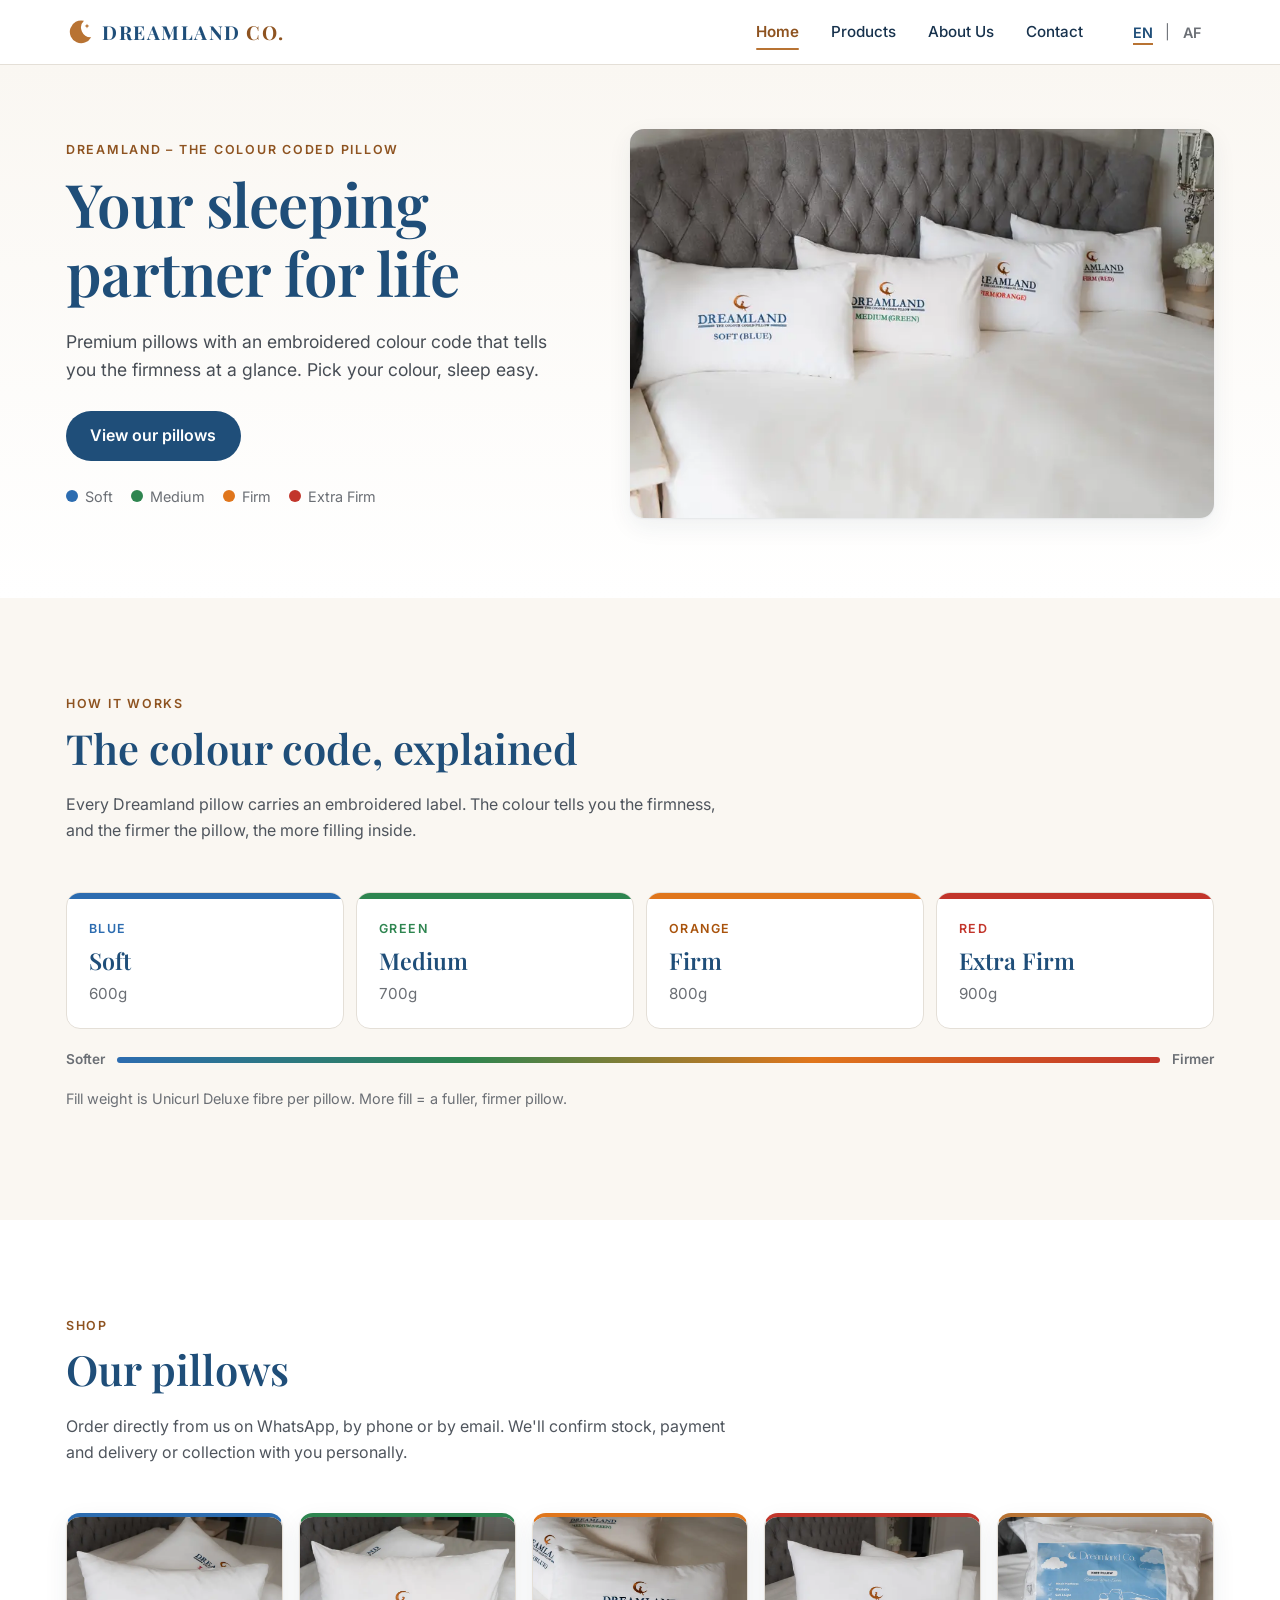
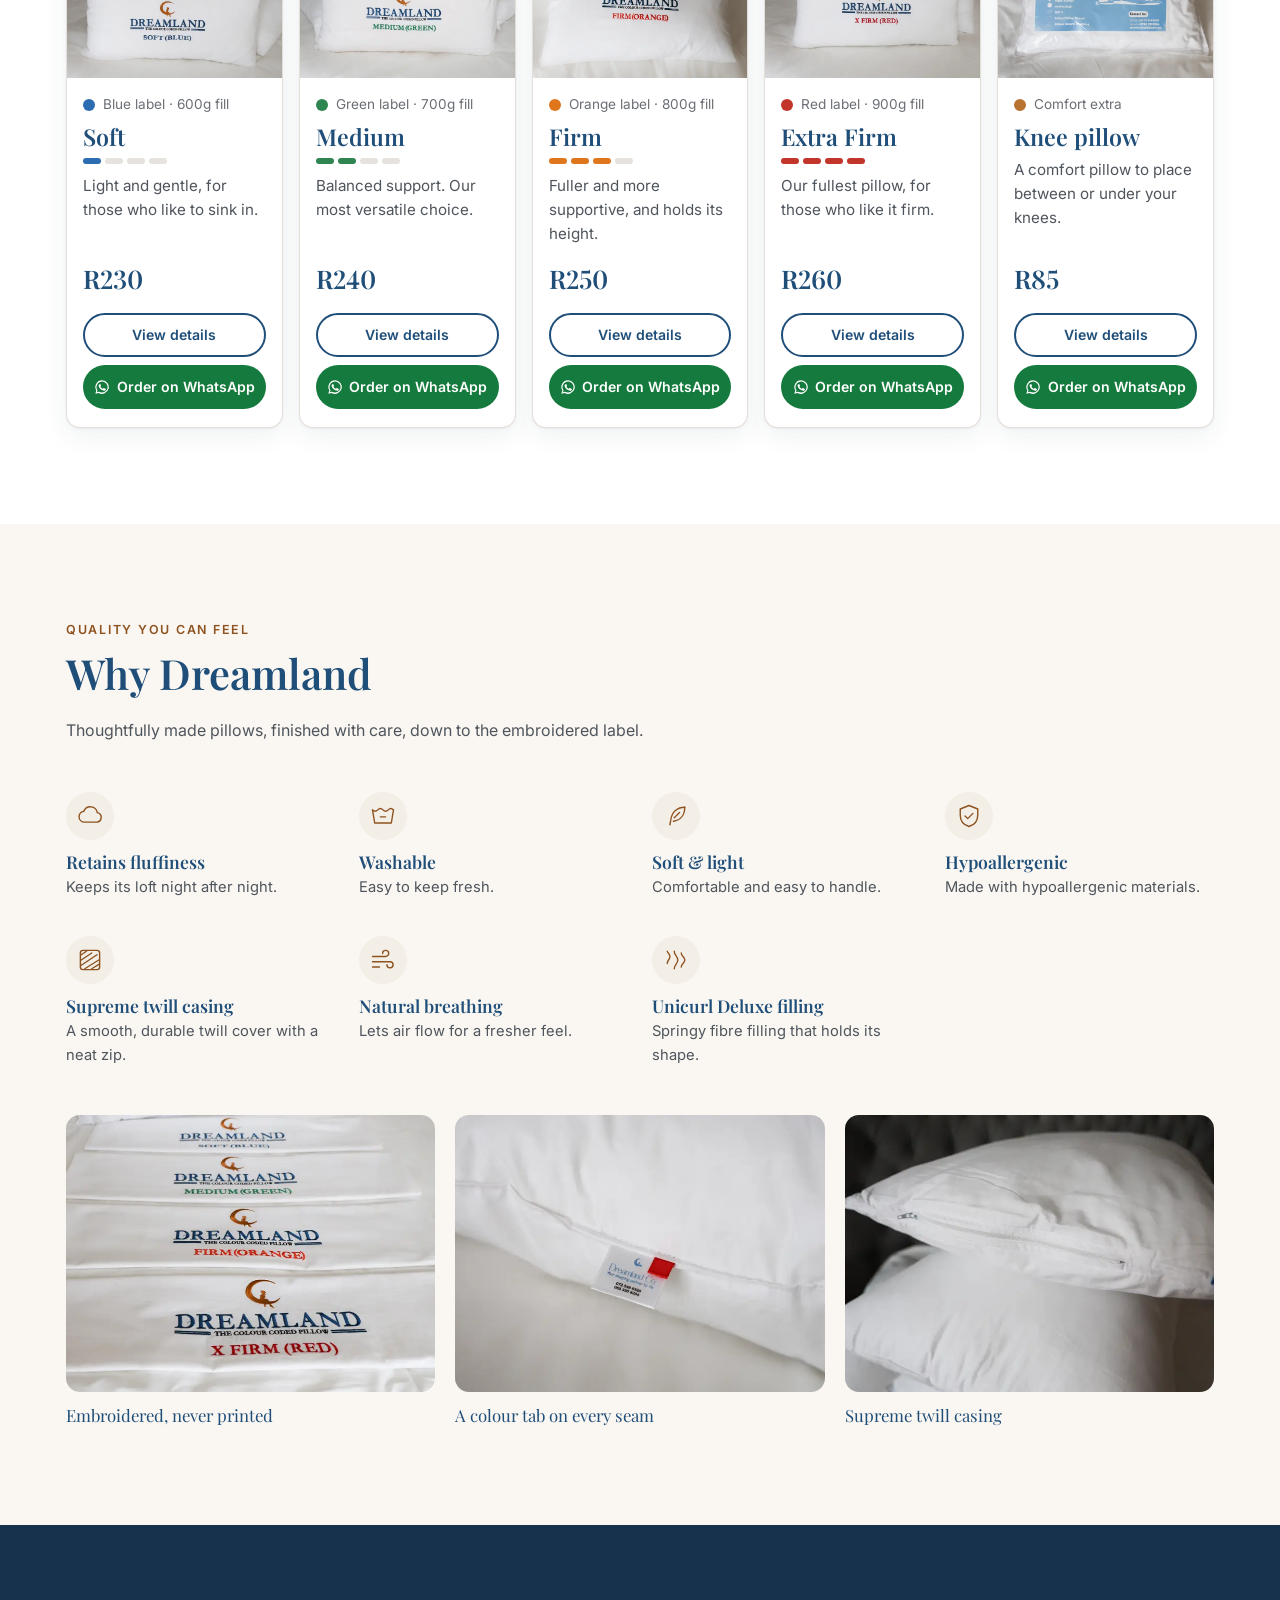
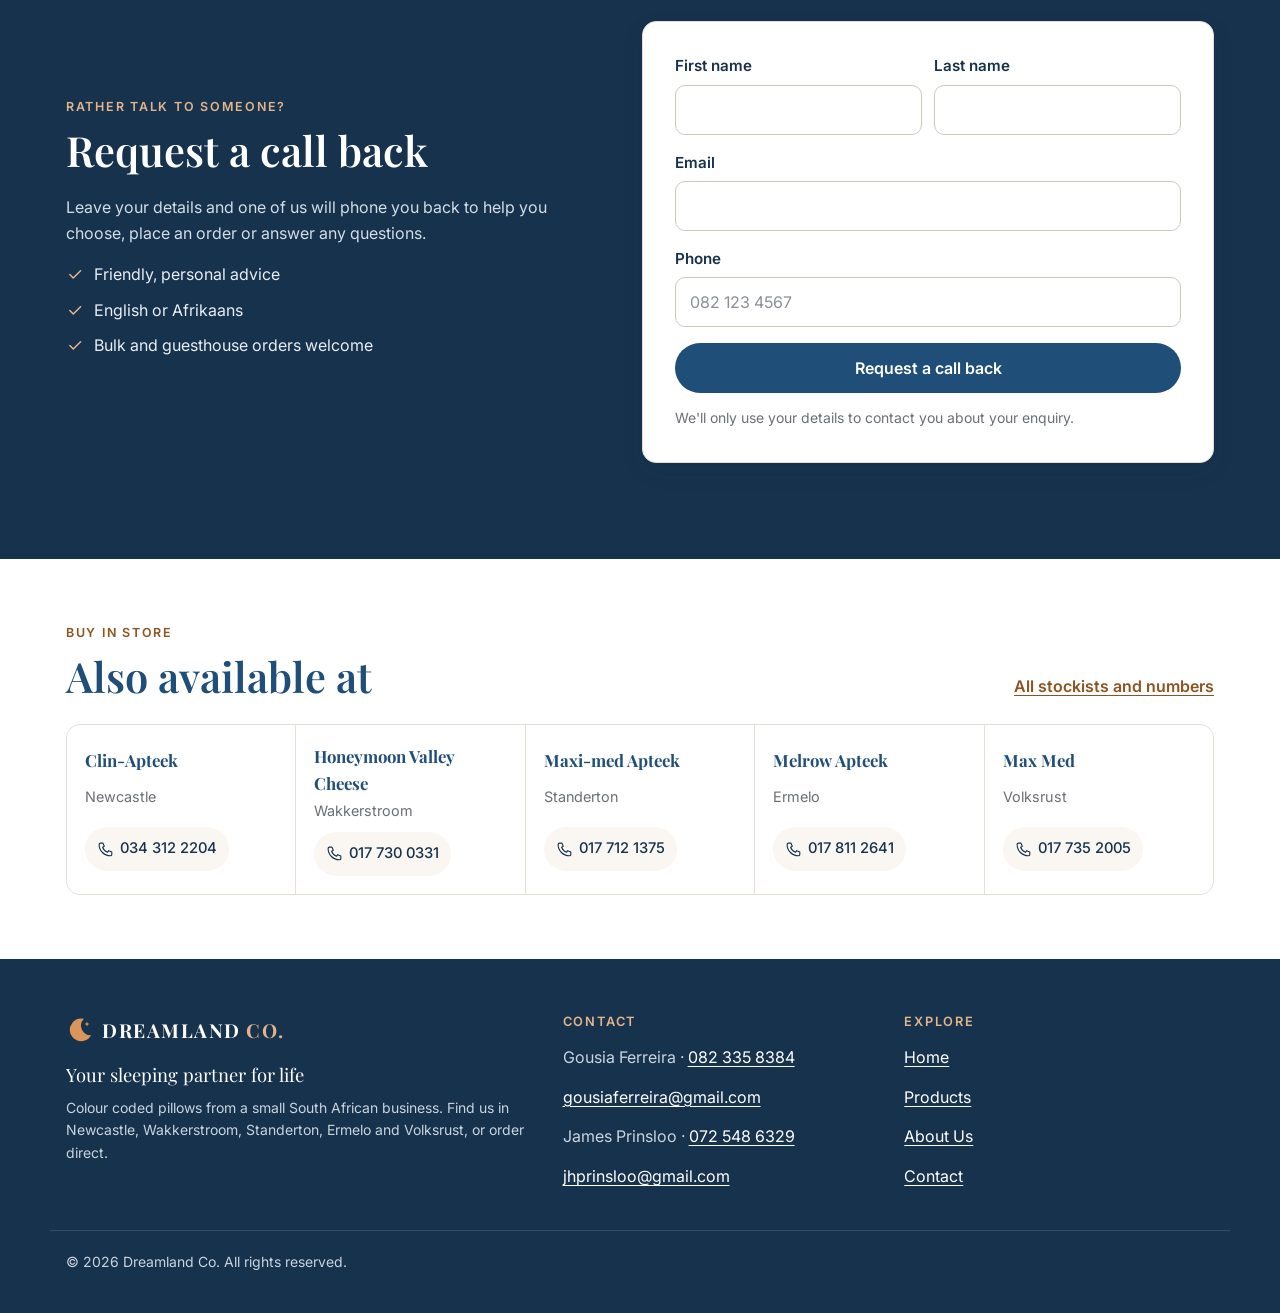
==== commit cc2becb0: "Restructure site into Home, Products, About Us and Contact pages Shared header (EN/AF toggle) and fo" ====
--- a/index.html
+++ b/index.html
@@ -3,21 +3,21 @@
 <head>
   <meta charset="utf-8">
   <meta name="viewport" content="width=device-width, initial-scale=1">
-  <title>Dreamland Co. | Colour Coded Pillows | Your sleeping partner for life</title>
+  <title data-i18n="meta.home">Dreamland Co. | Colour Coded Pillows | Your sleeping partner for life</title>
   <meta name="description" content="Dreamland – The Colour Coded Pillow. Premium pillows from R230, colour coded by firmness: Soft (Blue), Medium (Green), Firm (Orange) and Extra Firm (Red). Order on WhatsApp or buy in Newcastle, Wakkerstroom, Standerton, Ermelo and Volksrust.">
   <meta name="theme-color" content="#1F4E79">
 
   <!--
-    SITE URL: the absolute URLs below (canonical, Open Graph, JSON-LD) and in sitemap.xml / robots.txt
+    SITE URL: absolute URLs below (canonical, Open Graph, JSON-LD) and in sitemap.xml / robots.txt / 404.html
     use https://adriaan7711.github.io/dreamland-co/ . If your GitHub Pages address or custom domain
-    is different, find-and-replace that address in index.html, sitemap.xml and robots.txt.
+    is different, find-and-replace that address in every .html file, sitemap.xml and robots.txt.
   -->
   <link rel="canonical" href="https://adriaan7711.github.io/dreamland-co/">
 
   <meta property="og:type" content="website">
   <meta property="og:site_name" content="Dreamland Co.">
-  <meta property="og:title" content="Dreamland Co. – The Colour Coded Pillow">
-  <meta property="og:description" content="Your sleeping partner for life. Premium pillows colour coded by firmness, from R230. Order on WhatsApp.">
+  <meta property="og:title" content="Dreamland Co. | Colour Coded Pillows | Your sleeping partner for life">
+  <meta property="og:description" content="Dreamland – The Colour Coded Pillow. Premium pillows from R230, colour coded by firmness: Soft (Blue), Medium (Green), Firm (Orange) and Extra Firm (Red). Order on WhatsApp or buy in Newcastle, Wakkerstroom, Standerton, Ermelo and Volksrust.">
   <meta property="og:url" content="https://adriaan7711.github.io/dreamland-co/">
   <meta property="og:image" content="https://adriaan7711.github.io/dreamland-co/images/og-image.jpg">
   <meta property="og:image:width" content="1200">
@@ -34,11 +34,9 @@
   <link rel="preconnect" href="https://fonts.googleapis.com">
   <link rel="preconnect" href="https://fonts.gstatic.com" crossorigin>
   <link href="https://fonts.googleapis.com/css2?family=Inter:wght@400;500;600&family=Playfair+Display:wght@500;600;700&display=swap" rel="stylesheet">
-
   <link rel="preload" as="image" type="image/webp" href="images/pillows-lineup-four-1600.webp" imagesrcset="images/pillows-lineup-four-800.webp 800w, images/pillows-lineup-four-1600.webp 1600w" imagesizes="(min-width: 900px) 55vw, 100vw">
   <link rel="stylesheet" href="css/style.css">
   <script>document.documentElement.classList.add('js');</script>
-
   <script type="application/ld+json">
   {
     "@context": "https://schema.org",
@@ -55,74 +53,67 @@
         "email": "gousiaferreira@gmail.com",
         "priceRange": "R85 – R260",
         "currenciesAccepted": "ZAR",
-        "address": { "@type": "PostalAddress", "addressCountry": "ZA" },
+        "address": {
+          "@type": "PostalAddress",
+          "addressCountry": "ZA"
+        },
         "areaServed": [
-          { "@type": "City", "name": "Newcastle" },
-          { "@type": "City", "name": "Wakkerstroom" },
-          { "@type": "City", "name": "Standerton" },
-          { "@type": "City", "name": "Ermelo" },
-          { "@type": "City", "name": "Volksrust" },
-          { "@type": "Country", "name": "South Africa" }
+          {
+            "@type": "City",
+            "name": "Newcastle"
+          },
+          {
+            "@type": "City",
+            "name": "Wakkerstroom"
+          },
+          {
+            "@type": "City",
+            "name": "Standerton"
+          },
+          {
+            "@type": "City",
+            "name": "Ermelo"
+          },
+          {
+            "@type": "City",
+            "name": "Volksrust"
+          },
+          {
+            "@type": "Country",
+            "name": "South Africa"
+          }
         ],
         "contactPoint": [
-          { "@type": "ContactPoint", "name": "Gousia Ferreira", "telephone": "+27823358384", "email": "gousiaferreira@gmail.com", "contactType": "sales", "availableLanguage": ["English", "Afrikaans"] },
-          { "@type": "ContactPoint", "name": "James Prinsloo", "telephone": "+27725486329", "email": "jhprinsloo@gmail.com", "contactType": "sales", "availableLanguage": ["English", "Afrikaans"] }
+          {
+            "@type": "ContactPoint",
+            "name": "Gousia Ferreira",
+            "telephone": "+27823358384",
+            "email": "gousiaferreira@gmail.com",
+            "contactType": "sales",
+            "availableLanguage": [
+              "English",
+              "Afrikaans"
+            ]
+          },
+          {
+            "@type": "ContactPoint",
+            "name": "James Prinsloo",
+            "telephone": "+27725486329",
+            "email": "jhprinsloo@gmail.com",
+            "contactType": "sales",
+            "availableLanguage": [
+              "English",
+              "Afrikaans"
+            ]
+          }
         ]
-      },
-      {
-        "@type": "Product",
-        "name": "Dreamland Soft Pillow (Blue)",
-        "description": "Soft colour coded pillow with a blue embroidered label and 600g Unicurl Deluxe filling.",
-        "image": "https://adriaan7711.github.io/dreamland-co/images/pillow-soft-blue-1600.jpg",
-        "brand": { "@type": "Brand", "name": "Dreamland Co." },
-        "color": "Blue",
-        "weight": { "@type": "QuantitativeValue", "value": 600, "unitCode": "GRM" },
-        "offers": { "@type": "Offer", "price": "230.00", "priceCurrency": "ZAR", "availability": "https://schema.org/InStock", "seller": { "@id": "https://adriaan7711.github.io/dreamland-co/#business" } }
-      },
-      {
-        "@type": "Product",
-        "name": "Dreamland Medium Pillow (Green)",
-        "description": "Medium colour coded pillow with a green embroidered label and 700g Unicurl Deluxe filling.",
-        "image": "https://adriaan7711.github.io/dreamland-co/images/pillow-medium-green-1600.jpg",
-        "brand": { "@type": "Brand", "name": "Dreamland Co." },
-        "color": "Green",
-        "weight": { "@type": "QuantitativeValue", "value": 700, "unitCode": "GRM" },
-        "offers": { "@type": "Offer", "price": "240.00", "priceCurrency": "ZAR", "availability": "https://schema.org/InStock", "seller": { "@id": "https://adriaan7711.github.io/dreamland-co/#business" } }
-      },
-      {
-        "@type": "Product",
-        "name": "Dreamland Firm Pillow (Orange)",
-        "description": "Firm colour coded pillow with an orange embroidered label and 800g Unicurl Deluxe filling.",
-        "image": "https://adriaan7711.github.io/dreamland-co/images/pillow-firm-orange-1600.jpg",
-        "brand": { "@type": "Brand", "name": "Dreamland Co." },
-        "color": "Orange",
-        "weight": { "@type": "QuantitativeValue", "value": 800, "unitCode": "GRM" },
-        "offers": { "@type": "Offer", "price": "250.00", "priceCurrency": "ZAR", "availability": "https://schema.org/InStock", "seller": { "@id": "https://adriaan7711.github.io/dreamland-co/#business" } }
-      },
-      {
-        "@type": "Product",
-        "name": "Dreamland Extra Firm Pillow (Red)",
-        "description": "Extra firm colour coded pillow with a red embroidered label and 900g Unicurl Deluxe filling.",
-        "image": "https://adriaan7711.github.io/dreamland-co/images/pillow-extra-firm-red-1600.jpg",
-        "brand": { "@type": "Brand", "name": "Dreamland Co." },
-        "color": "Red",
-        "weight": { "@type": "QuantitativeValue", "value": 900, "unitCode": "GRM" },
-        "offers": { "@type": "Offer", "price": "260.00", "priceCurrency": "ZAR", "availability": "https://schema.org/InStock", "seller": { "@id": "https://adriaan7711.github.io/dreamland-co/#business" } }
-      },
-      {
-        "@type": "Product",
-        "name": "Dreamland Knee Pillow",
-        "description": "A smaller pillow to place between or under the knees for extra comfort.",
-        "image": "https://adriaan7711.github.io/dreamland-co/images/knee-pillow-1600.jpg",
-        "brand": { "@type": "Brand", "name": "Dreamland Co." },
-        "offers": { "@type": "Offer", "price": "85.00", "priceCurrency": "ZAR", "availability": "https://schema.org/InStock", "seller": { "@id": "https://adriaan7711.github.io/dreamland-co/#business" } }
       }
     ]
   }
   </script>
 </head>
-<body>
-  <!-- Icon sprite -->
+<body data-page="home">
+  <!-- Icon sprite (shared on every page) -->
   <svg width="0" height="0" style="position:absolute" aria-hidden="true" focusable="false">
     <symbol id="i-moon" viewBox="0 0 32 32"><path d="M20.5 3.2A13 13 0 1 0 28.8 22 11 11 0 0 1 20.5 3.2Z" fill="currentColor"/><path d="M24 6.5l.8 1.9 1.9.8-1.9.8-.8 1.9-.8-1.9-1.9-.8 1.9-.8z" fill="currentColor"/></symbol>
     <symbol id="i-whatsapp" viewBox="0 0 24 24"><path fill="currentColor" d="M12 2a10 10 0 0 0-8.6 15.1L2 22l5-1.3A10 10 0 1 0 12 2Zm0 18.2c-1.5 0-3-.4-4.3-1.2l-.3-.2-3 .8.8-2.9-.2-.3A8.2 8.2 0 1 1 12 20.2Zm4.5-6.1c-.2-.1-1.5-.7-1.7-.8-.2-.1-.4-.1-.6.1l-.8 1c-.1.2-.3.2-.5.1a6.7 6.7 0 0 1-3.3-2.9c-.3-.4.2-.4.7-1.4.1-.2 0-.3 0-.4l-.8-1.8c-.2-.5-.4-.4-.6-.4h-.5a1 1 0 0 0-.7.3 3 3 0 0 0-.9 2.2 5.2 5.2 0 0 0 1.1 2.7 11.9 11.9 0 0 0 4.6 4c1.7.7 2.3.8 3.2.6.5-.1 1.5-.6 1.7-1.2.2-.6.2-1.1.2-1.2-.1-.1-.2-.2-.4-.3Z"/></symbol>
@@ -131,11 +122,14 @@
     <symbol id="i-pin" viewBox="0 0 24 24"><g fill="none" stroke="currentColor" stroke-width="1.6" stroke-linecap="round" stroke-linejoin="round"><path d="M12 21s-7-6.1-7-11.5a7 7 0 0 1 14 0C19 14.9 12 21 12 21Z"/><circle cx="12" cy="9.5" r="2.5"/></g></symbol>
     <symbol id="i-fluff" viewBox="0 0 32 32"><path fill="none" stroke="currentColor" stroke-width="1.6" stroke-linecap="round" stroke-linejoin="round" d="M9 23h14.5a5.5 5.5 0 0 0 .8-10.9A8 8 0 0 0 9 10.5 6.3 6.3 0 0 0 9 23Z"/></symbol>
     <symbol id="i-wash" viewBox="0 0 32 32"><g fill="none" stroke="currentColor" stroke-width="1.6" stroke-linecap="round" stroke-linejoin="round"><path d="M4 9l2.5 15h19L28 9"/><path d="M4 9c2 2 4 2 6 0s4-2 6 0 4 2 6 0 4-2 6 0"/><path d="M13 17h6"/></g></symbol>
-    <symbol id="i-feather" viewBox="0 0 32 32"><g fill="none" stroke="currentColor" stroke-width="1.6" stroke-linecap="round" stroke-linejoin="round"><path d="M26 6c-8 0-15 5-16 15l-1 5"/><path d="M26 6c0 9-5 15-13 16"/><path d="M14 18l6-6"/></g></symbol>
-    <symbol id="i-shield" viewBox="0 0 32 32"><g fill="none" stroke="currentColor" stroke-width="1.6" stroke-linecap="round" stroke-linejoin="round"><path d="M16 4l10 4v7c0 6.5-4.3 11.2-10 13-5.7-1.8-10-6.5-10-13V8z"/><path d="m11.5 16 3 3 6-6"/></g></symbol>
-    <symbol id="i-weave" viewBox="0 0 32 32"><g fill="none" stroke="currentColor" stroke-width="1.6" stroke-linecap="round"><path d="M6 10l6-4M6 16l12-8M6 22l18-12M10 26l16-10M18 26l8-5"/><rect x="5" y="5" width="22" height="22" rx="3"/></g></symbol>
-    <symbol id="i-air" viewBox="0 0 32 32"><g fill="none" stroke="currentColor" stroke-width="1.6" stroke-linecap="round"><path d="M4 12h15a3.5 3.5 0 1 0-3.5-3.5"/><path d="M4 18h20a3.5 3.5 0 1 1-3.5 3.5"/><path d="M4 24h8"/></g></symbol>
-    <symbol id="i-curl" viewBox="0 0 32 32"><g fill="none" stroke="currentColor" stroke-width="1.6" stroke-linecap="round"><path d="M6 20c0-4 3-4 3-8s-3-4-3-6"/><path d="M14 26c0-5 4-5 4-10s-4-5-4-10"/><path d="M22 24c0-4 4-4 4-8s-4-4-4-8"/></g></symbol>
+    <symbol id="i-soft" viewBox="0 0 32 32"><g fill="none" stroke="currentColor" stroke-width="1.6" stroke-linecap="round" stroke-linejoin="round"><path d="M26 6c-8 0-15 5-16 15l-1 5"/><path d="M26 6c0 9-5 15-13 16"/><path d="M14 18l6-6"/></g></symbol>
+    <symbol id="i-allergy" viewBox="0 0 32 32"><g fill="none" stroke="currentColor" stroke-width="1.6" stroke-linecap="round" stroke-linejoin="round"><path d="M16 4l10 4v7c0 6.5-4.3 11.2-10 13-5.7-1.8-10-6.5-10-13V8z"/><path d="m11.5 16 3 3 6-6"/></g></symbol>
+    <symbol id="i-twill" viewBox="0 0 32 32"><g fill="none" stroke="currentColor" stroke-width="1.6" stroke-linecap="round"><path d="M6 10l6-4M6 16l12-8M6 22l18-12M10 26l16-10M18 26l8-5"/><rect x="5" y="5" width="22" height="22" rx="3"/></g></symbol>
+    <symbol id="i-breath" viewBox="0 0 32 32"><g fill="none" stroke="currentColor" stroke-width="1.6" stroke-linecap="round"><path d="M4 12h15a3.5 3.5 0 1 0-3.5-3.5"/><path d="M4 18h20a3.5 3.5 0 1 1-3.5 3.5"/><path d="M4 24h8"/></g></symbol>
+    <symbol id="i-fill" viewBox="0 0 32 32"><g fill="none" stroke="currentColor" stroke-width="1.6" stroke-linecap="round"><path d="M6 20c0-4 3-4 3-8s-3-4-3-6"/><path d="M14 26c0-5 4-5 4-10s-4-5-4-10"/><path d="M22 24c0-4 4-4 4-8s-4-4-4-8"/></g></symbol>
+    <symbol id="i-star" viewBox="0 0 32 32"><path fill="none" stroke="currentColor" stroke-width="1.6" stroke-linejoin="round" d="m16 4 3.6 7.6 8.3 1-6.1 5.7 1.6 8.2L16 22.4l-7.4 4.1 1.6-8.2-6.1-5.7 8.3-1z"/></symbol>
+    <symbol id="i-home" viewBox="0 0 32 32"><g fill="none" stroke="currentColor" stroke-width="1.6" stroke-linecap="round" stroke-linejoin="round"><path d="M5 15 16 6l11 9"/><path d="M8 13v13h16V13"/><path d="M13 26v-7h6v7"/></g></symbol>
+    <symbol id="i-chat" viewBox="0 0 32 32"><g fill="none" stroke="currentColor" stroke-width="1.6" stroke-linecap="round" stroke-linejoin="round"><path d="M6 7h20v14H14l-6 5v-5H6z"/><path d="M11 13h10M11 17h6"/></g></symbol>
     <symbol id="i-check" viewBox="0 0 24 24"><path fill="none" stroke="currentColor" stroke-width="2" stroke-linecap="round" stroke-linejoin="round" d="m5 12.5 4.5 4.5L19 7.5"/></symbol>
     <symbol id="i-close" viewBox="0 0 24 24"><path fill="none" stroke="currentColor" stroke-width="2" stroke-linecap="round" d="M6 6l12 12M18 6 6 18"/></symbol>
     <symbol id="i-prev" viewBox="0 0 24 24"><path fill="none" stroke="currentColor" stroke-width="2" stroke-linecap="round" stroke-linejoin="round" d="M15 5l-7 7 7 7"/></symbol>
@@ -144,11 +138,12 @@
 
   <a class="skip-link" href="#main" data-i18n="skip">Skip to content</a>
 
-  <header class="site-header" id="top">
+  <!-- ===== Shared header: identical on every page (only aria-current changes) ===== -->
+  <header class="site-header">
     <div class="container header-inner">
       <!-- LOGO: to use a real logo file instead of the text wordmark, replace the contents of this <a> with
            <img src="images/logo.svg" alt="Dreamland Co." width="180" height="48"> -->
-      <a class="wordmark" href="#top" aria-label="Dreamland Co. – home">
+      <a class="wordmark" href="index.html" aria-label="Dreamland Co. – home">
         <svg class="wordmark-moon" aria-hidden="true"><use href="#i-moon"/></svg>
         <span class="wordmark-text">Dreamland<span class="wordmark-co"> Co.</span></span>
       </a>
@@ -167,32 +162,25 @@
 
       <nav class="site-nav" id="site-nav" aria-label="Main">
         <ul>
-          <li><a href="#colour-code" data-i18n="nav.code">Colour code</a></li>
-          <li><a href="#shop" data-i18n="nav.shop">Pillows</a></li>
-          <li><a href="#quiz" data-i18n="nav.quiz">Find yours</a></li>
-          <li><a href="#why" data-i18n="nav.why">Why Dreamland</a></li>
-          <li><a href="#gallery" data-i18n="nav.gallery">Gallery</a></li>
-          <li><a href="#stockists" data-i18n="nav.stockists">Stockists</a></li>
-          <li><a href="#bulk" data-i18n="nav.bulk">Bulk orders</a></li>
-          <li><a href="#contact" class="nav-cta" data-i18n="nav.contact">Order</a></li>
+          <li><a href="index.html" aria-current="page" data-i18n="nav.home">Home</a></li>
+          <li><a href="products.html" data-i18n="nav.products">Products</a></li>
+          <li><a href="about.html" data-i18n="nav.about">About Us</a></li>
+          <li><a href="contact.html" data-i18n="nav.contact">Contact</a></li>
         </ul>
       </nav>
     </div>
   </header>
 
   <main id="main">
-    <!-- 1. Hero -->
+    <!-- Hero -->
     <section class="hero" aria-labelledby="hero-title">
       <div class="container hero-inner">
         <div class="hero-copy">
           <p class="eyebrow" data-i18n="hero.eyebrow">Dreamland – The Colour Coded Pillow</p>
-          <h1 id="hero-title" data-i18n="hero.title">Your sleeping partner for life</h1>
+          <h1 id="hero-title" data-i18n="tagline">Your sleeping partner for life</h1>
           <p class="lead" data-i18n="hero.lead">Premium pillows with an embroidered colour code that tells you the firmness at a glance. Pick your colour, sleep easy.</p>
           <div class="button-row">
-            <a class="btn btn-primary" href="#quiz" data-i18n="hero.find">Find your pillow</a>
-            <a class="btn btn-whatsapp" href="https://wa.me/27823358384" data-wa="general" target="_blank" rel="noopener">
-              <svg class="icon" aria-hidden="true"><use href="#i-whatsapp"/></svg><span data-i18n="btn.order">Order on WhatsApp</span>
-            </a>
+            <a class="btn btn-primary" href="products.html" data-i18n="hero.view">View our pillows</a>
           </div>
           <ul class="hero-dots" aria-label="Firmness colours">
             <li><span class="dot dot-blue"></span><span data-i18n="name.soft">Soft</span></li>
@@ -213,7 +201,7 @@
       </div>
     </section>
 
-    <!-- 2. Colour code -->
+    <!-- Colour code -->
     <section class="section section-code" id="colour-code" aria-labelledby="code-title">
       <div class="container">
         <header class="section-head reveal">
@@ -222,30 +210,10 @@
           <p data-i18n="code.intro">Every Dreamland pillow carries an embroidered label. The colour tells you the firmness, and the firmer the pillow, the more filling inside.</p>
         </header>
         <ol class="code-strip reveal">
-          <li class="code-step code-blue">
-            <span class="code-swatch" aria-hidden="true"></span>
-            <span class="code-colour" data-i18n="colour.blue">Blue</span>
-            <strong class="code-name" data-i18n="name.soft">Soft</strong>
-            <span class="code-weight">600g</span>
-          </li>
-          <li class="code-step code-green">
-            <span class="code-swatch" aria-hidden="true"></span>
-            <span class="code-colour" data-i18n="colour.green">Green</span>
-            <strong class="code-name" data-i18n="name.medium">Medium</strong>
-            <span class="code-weight">700g</span>
-          </li>
-          <li class="code-step code-orange">
-            <span class="code-swatch" aria-hidden="true"></span>
-            <span class="code-colour" data-i18n="colour.orange">Orange</span>
-            <strong class="code-name" data-i18n="name.firm">Firm</strong>
-            <span class="code-weight">800g</span>
-          </li>
-          <li class="code-step code-red">
-            <span class="code-swatch" aria-hidden="true"></span>
-            <span class="code-colour" data-i18n="colour.red">Red</span>
-            <strong class="code-name" data-i18n="name.xfirm">Extra Firm</strong>
-            <span class="code-weight">900g</span>
-          </li>
+          <li class="code-step code-blue"><span class="code-swatch" aria-hidden="true"></span><span class="code-colour" data-i18n="colour.blue">Blue</span><strong class="code-name" data-i18n="name.soft">Soft</strong><span class="code-weight">600g</span></li>
+          <li class="code-step code-green"><span class="code-swatch" aria-hidden="true"></span><span class="code-colour" data-i18n="colour.green">Green</span><strong class="code-name" data-i18n="name.medium">Medium</strong><span class="code-weight">700g</span></li>
+          <li class="code-step code-orange"><span class="code-swatch" aria-hidden="true"></span><span class="code-colour" data-i18n="colour.orange">Orange</span><strong class="code-name" data-i18n="name.firm">Firm</strong><span class="code-weight">800g</span></li>
+          <li class="code-step code-red"><span class="code-swatch" aria-hidden="true"></span><span class="code-colour" data-i18n="colour.red">Red</span><strong class="code-name" data-i18n="name.xfirm">Extra Firm</strong><span class="code-weight">900g</span></li>
         </ol>
         <div class="code-scale reveal" aria-hidden="true">
           <span data-i18n="code.softer">Softer</span>
@@ -256,193 +224,42 @@
       </div>
     </section>
 
-    <!-- 3. Shop -->
-    <section class="section" id="shop" aria-labelledby="shop-title">
+    <!-- Featured products (cards are built from js/data.js) -->
+    <section class="section" id="pillows" aria-labelledby="shop-title">
       <div class="container">
         <header class="section-head reveal">
           <p class="eyebrow" data-i18n="shop.eyebrow">Shop</p>
           <h2 id="shop-title" data-i18n="shop.title">Our pillows</h2>
           <p data-i18n="shop.intro">Order directly from us on WhatsApp, by phone or by email. We'll confirm stock, payment and delivery or collection with you personally.</p>
         </header>
-
-        <div class="product-grid">
-          <article class="product-card reveal" style="--accent: var(--c-blue)">
-            <picture>
-              <source type="image/webp" srcset="images/pillow-soft-blue-800.webp 800w, images/pillow-soft-blue-1600.webp 1600w" sizes="(min-width: 1100px) 25vw, (min-width: 640px) 50vw, 100vw">
-              <img src="images/pillow-soft-blue-800.jpg" srcset="images/pillow-soft-blue-800.jpg 800w, images/pillow-soft-blue-1600.jpg 1600w" sizes="(min-width: 1100px) 25vw, (min-width: 640px) 50vw, 100vw"
-                   width="1600" height="1067" loading="lazy" decoding="async"
-                   alt="Dreamland Soft pillow with a blue embroidered label" data-i18n-alt="alt.soft">
-            </picture>
-            <div class="product-body">
-              <p class="product-tag"><span class="dot dot-blue"></span><span data-i18n="tag.soft">Blue label · 600g fill</span></p>
-              <h3 data-i18n="name.soft">Soft</h3>
-              <p class="product-desc" data-i18n="desc.soft">Light and gentle, for those who like to sink in.</p>
-              <div class="product-foot">
-                <p class="price">R230</p>
-                <a class="btn btn-whatsapp btn-sm" href="https://wa.me/27823358384" data-wa="soft" target="_blank" rel="noopener">
-                  <svg class="icon" aria-hidden="true"><use href="#i-whatsapp"/></svg><span data-i18n="btn.order">Order on WhatsApp</span>
-                </a>
-              </div>
-            </div>
-          </article>
-
-          <article class="product-card reveal" style="--accent: var(--c-green)">
-            <picture>
-              <source type="image/webp" srcset="images/pillow-medium-green-800.webp 800w, images/pillow-medium-green-1600.webp 1600w" sizes="(min-width: 1100px) 25vw, (min-width: 640px) 50vw, 100vw">
-              <img src="images/pillow-medium-green-800.jpg" srcset="images/pillow-medium-green-800.jpg 800w, images/pillow-medium-green-1600.jpg 1600w" sizes="(min-width: 1100px) 25vw, (min-width: 640px) 50vw, 100vw"
-                   width="1600" height="1066" loading="lazy" decoding="async"
-                   alt="Dreamland Medium pillow with a green embroidered label" data-i18n-alt="alt.medium">
-            </picture>
-            <div class="product-body">
-              <p class="product-tag"><span class="dot dot-green"></span><span data-i18n="tag.medium">Green label · 700g fill</span></p>
-              <h3 data-i18n="name.medium">Medium</h3>
-              <p class="product-desc" data-i18n="desc.medium">Balanced support. Our most versatile choice.</p>
-              <div class="product-foot">
-                <p class="price">R240</p>
-                <a class="btn btn-whatsapp btn-sm" href="https://wa.me/27823358384" data-wa="medium" target="_blank" rel="noopener">
-                  <svg class="icon" aria-hidden="true"><use href="#i-whatsapp"/></svg><span data-i18n="btn.order">Order on WhatsApp</span>
-                </a>
-              </div>
-            </div>
-          </article>
-
-          <article class="product-card reveal" style="--accent: var(--c-orange)">
-            <picture>
-              <source type="image/webp" srcset="images/pillow-firm-orange-800.webp 800w, images/pillow-firm-orange-1600.webp 1600w" sizes="(min-width: 1100px) 25vw, (min-width: 640px) 50vw, 100vw">
-              <img src="images/pillow-firm-orange-800.jpg" srcset="images/pillow-firm-orange-800.jpg 800w, images/pillow-firm-orange-1600.jpg 1600w" sizes="(min-width: 1100px) 25vw, (min-width: 640px) 50vw, 100vw"
-                   width="1600" height="1066" loading="lazy" decoding="async"
-                   alt="Dreamland Firm pillow with an orange embroidered label" data-i18n-alt="alt.firm">
-            </picture>
-            <div class="product-body">
-              <p class="product-tag"><span class="dot dot-orange"></span><span data-i18n="tag.firm">Orange label · 800g fill</span></p>
-              <h3 data-i18n="name.firm">Firm</h3>
-              <p class="product-desc" data-i18n="desc.firm">Fuller and more supportive, and holds its height.</p>
-              <div class="product-foot">
-                <p class="price">R250</p>
-                <a class="btn btn-whatsapp btn-sm" href="https://wa.me/27823358384" data-wa="firm" target="_blank" rel="noopener">
-                  <svg class="icon" aria-hidden="true"><use href="#i-whatsapp"/></svg><span data-i18n="btn.order">Order on WhatsApp</span>
-                </a>
-              </div>
-            </div>
-          </article>
-
-          <article class="product-card reveal" style="--accent: var(--c-red)">
-            <picture>
-              <source type="image/webp" srcset="images/pillow-extra-firm-red-800.webp 800w, images/pillow-extra-firm-red-1600.webp 1600w" sizes="(min-width: 1100px) 25vw, (min-width: 640px) 50vw, 100vw">
-              <img src="images/pillow-extra-firm-red-800.jpg" srcset="images/pillow-extra-firm-red-800.jpg 800w, images/pillow-extra-firm-red-1600.jpg 1600w" sizes="(min-width: 1100px) 25vw, (min-width: 640px) 50vw, 100vw"
-                   width="1600" height="1067" loading="lazy" decoding="async"
-                   alt="Dreamland Extra Firm pillow with a red embroidered label" data-i18n-alt="alt.xfirm">
-            </picture>
-            <div class="product-body">
-              <p class="product-tag"><span class="dot dot-red"></span><span data-i18n="tag.xfirm">Red label · 900g fill</span></p>
-              <h3 data-i18n="name.xfirm">Extra Firm</h3>
-              <p class="product-desc" data-i18n="desc.xfirm">Our fullest pillow, for those who like it firm.</p>
-              <div class="product-foot">
-                <p class="price">R260</p>
-                <a class="btn btn-whatsapp btn-sm" href="https://wa.me/27823358384" data-wa="xfirm" target="_blank" rel="noopener">
-                  <svg class="icon" aria-hidden="true"><use href="#i-whatsapp"/></svg><span data-i18n="btn.order">Order on WhatsApp</span>
-                </a>
-              </div>
-            </div>
-          </article>
-        </div>
-
-        <article class="product-card product-card-wide reveal" style="--accent: var(--copper)">
-          <picture>
-            <source type="image/webp" srcset="images/knee-pillow-800.webp 800w, images/knee-pillow-1600.webp 1600w" sizes="(min-width: 900px) 40vw, 100vw">
-            <img src="images/knee-pillow-800.jpg" srcset="images/knee-pillow-800.jpg 800w, images/knee-pillow-1600.jpg 1600w" sizes="(min-width: 900px) 40vw, 100vw"
-                 width="1600" height="1067" loading="lazy" decoding="async"
-                 alt="Dreamland knee pillow in its branded packaging" data-i18n-alt="alt.knee">
-          </picture>
-          <div class="product-body">
-            <p class="product-tag"><span class="dot dot-copper"></span><span data-i18n="tag.knee">Comfort extra</span></p>
-            <h3 data-i18n="name.knee">Knee pillow</h3>
-            <p class="product-desc" data-i18n="desc.knee">A smaller pillow to place between or under your knees for extra comfort. A lovely companion to any Dreamland pillow.</p>
-            <div class="product-foot">
-              <p class="price">R85</p>
-              <a class="btn btn-whatsapp btn-sm" href="https://wa.me/27823358384" data-wa="knee" target="_blank" rel="noopener">
-                <svg class="icon" aria-hidden="true"><use href="#i-whatsapp"/></svg><span data-i18n="btn.order">Order on WhatsApp</span>
-              </a>
-            </div>
-          </div>
-        </article>
-      </div>
-    </section>
-
-    <!-- 4. Quiz -->
-    <section class="section section-tint" id="quiz" aria-labelledby="quiz-title">
-      <div class="container container-narrow">
-        <header class="section-head reveal">
-          <p class="eyebrow" data-i18n="quiz.eyebrow">Not sure which colour?</p>
-          <h2 id="quiz-title" data-i18n="quiz.title">Find your pillow</h2>
-          <p data-i18n="quiz.intro">Three quick questions and we'll suggest a colour to start with.</p>
-        </header>
-
-        <form class="quiz card reveal" id="quiz-form" novalidate>
-          <fieldset>
-            <legend data-i18n="quiz.q1">1. How do you usually sleep?</legend>
-            <div class="choice-row">
-              <label class="choice"><input type="radio" name="position" value="side" required><span data-i18n="quiz.side">On my side</span></label>
-              <label class="choice"><input type="radio" name="position" value="back"><span data-i18n="quiz.back">On my back</span></label>
-              <label class="choice"><input type="radio" name="position" value="stomach"><span data-i18n="quiz.stomach">On my stomach</span></label>
-            </div>
-          </fieldset>
-          <fieldset>
-            <legend data-i18n="quiz.q2">2. How do you like a pillow to feel?</legend>
-            <div class="choice-row">
-              <label class="choice"><input type="radio" name="feel" value="softer" required><span data-i18n="quiz.softer">Softer</span></label>
-              <label class="choice"><input type="radio" name="feel" value="unsure"><span data-i18n="quiz.unsure">Not sure</span></label>
-              <label class="choice"><input type="radio" name="feel" value="firmer"><span data-i18n="quiz.firmer">Firmer</span></label>
-            </div>
-          </fieldset>
-          <fieldset>
-            <legend data-i18n="quiz.q3">3. Do you sleep with one pillow or two?</legend>
-            <div class="choice-row">
-              <label class="choice"><input type="radio" name="count" value="one" required><span data-i18n="quiz.one">One</span></label>
-              <label class="choice"><input type="radio" name="count" value="two"><span data-i18n="quiz.two">Two, stacked</span></label>
-            </div>
-          </fieldset>
-          <p class="form-error" id="quiz-error" role="alert" hidden data-i18n="quiz.error">Please answer all three questions.</p>
-          <button class="btn btn-primary" type="submit" data-i18n="quiz.submit">Show my pillow</button>
-
-          <div class="quiz-result" id="quiz-result" tabindex="-1" hidden aria-live="polite">
-            <p class="eyebrow" data-i18n="quiz.resultLabel">We'd suggest</p>
-            <p class="quiz-result-name"><span class="dot" id="quiz-dot"></span><span id="quiz-result-name"></span></p>
-            <p id="quiz-result-why"></p>
-            <a class="btn btn-whatsapp" id="quiz-order" href="https://wa.me/27823358384" target="_blank" rel="noopener">
-              <svg class="icon" aria-hidden="true"><use href="#i-whatsapp"/></svg><span data-i18n="btn.order">Order on WhatsApp</span>
-            </a>
-          </div>
-          <p class="small muted" data-i18n="quiz.disclaimer">This is a general comfort guide, not medical advice. Everyone is different, so feel free to ask us.</p>
-        </form>
-      </div>
-    </section>
-
-    <!-- 5. Why Dreamland -->
-    <section class="section" id="why" aria-labelledby="why-title">
+        <div class="product-grid product-grid-5 reveal" data-render="product-cards">
+          <noscript><p>Soft (Blue) R230 · Medium (Green) R240 · Firm (Orange) R250 · Extra Firm (Red) R260 · Knee pillow R85. <a href="products.html">View our pillows</a></p></noscript>
+        </div>
+      </div>
+    </section>
+
+    <!-- Why Dreamland -->
+    <section class="section section-tint" id="why" aria-labelledby="why-title">
       <div class="container">
         <header class="section-head reveal">
           <p class="eyebrow" data-i18n="why.eyebrow">Quality you can feel</p>
           <h2 id="why-title" data-i18n="why.title">Why Dreamland</h2>
           <p data-i18n="why.intro">Thoughtfully made pillows, finished with care, down to the embroidered label.</p>
         </header>
-
         <ul class="feature-grid">
           <li class="feature reveal"><svg class="feature-icon" aria-hidden="true"><use href="#i-fluff"/></svg><h3 data-i18n="f.fluff">Retains fluffiness</h3><p data-i18n="f.fluffD">Keeps its loft night after night.</p></li>
           <li class="feature reveal"><svg class="feature-icon" aria-hidden="true"><use href="#i-wash"/></svg><h3 data-i18n="f.wash">Washable</h3><p data-i18n="f.washD">Easy to keep fresh.</p></li>
-          <li class="feature reveal"><svg class="feature-icon" aria-hidden="true"><use href="#i-feather"/></svg><h3 data-i18n="f.soft">Soft &amp; light</h3><p data-i18n="f.softD">Comfortable and easy to handle.</p></li>
-          <li class="feature reveal"><svg class="feature-icon" aria-hidden="true"><use href="#i-shield"/></svg><h3 data-i18n="f.allergy">Hypoallergenic</h3><p data-i18n="f.allergyD">Made with hypoallergenic materials.</p></li>
-          <li class="feature reveal"><svg class="feature-icon" aria-hidden="true"><use href="#i-weave"/></svg><h3 data-i18n="f.twill">Supreme twill casing</h3><p data-i18n="f.twillD">A smooth, durable twill cover with a neat zip.</p></li>
-          <li class="feature reveal"><svg class="feature-icon" aria-hidden="true"><use href="#i-air"/></svg><h3 data-i18n="f.breath">Natural breathing</h3><p data-i18n="f.breathD">Lets air flow for a fresher feel.</p></li>
-          <li class="feature reveal"><svg class="feature-icon" aria-hidden="true"><use href="#i-curl"/></svg><h3 data-i18n="f.fill">Unicurl Deluxe filling</h3><p data-i18n="f.fillD">Springy fibre filling that holds its shape.</p></li>
+          <li class="feature reveal"><svg class="feature-icon" aria-hidden="true"><use href="#i-soft"/></svg><h3 data-i18n="f.soft">Soft &amp; light</h3><p data-i18n="f.softD">Comfortable and easy to handle.</p></li>
+          <li class="feature reveal"><svg class="feature-icon" aria-hidden="true"><use href="#i-allergy"/></svg><h3 data-i18n="f.allergy">Hypoallergenic</h3><p data-i18n="f.allergyD">Made with hypoallergenic materials.</p></li>
+          <li class="feature reveal"><svg class="feature-icon" aria-hidden="true"><use href="#i-twill"/></svg><h3 data-i18n="f.twill">Supreme twill casing</h3><p data-i18n="f.twillD">A smooth, durable twill cover with a neat zip.</p></li>
+          <li class="feature reveal"><svg class="feature-icon" aria-hidden="true"><use href="#i-breath"/></svg><h3 data-i18n="f.breath">Natural breathing</h3><p data-i18n="f.breathD">Lets air flow for a fresher feel.</p></li>
+          <li class="feature reveal"><svg class="feature-icon" aria-hidden="true"><use href="#i-fill"/></svg><h3 data-i18n="f.fill">Unicurl Deluxe filling</h3><p data-i18n="f.fillD">Springy fibre filling that holds its shape.</p></li>
         </ul>
-
         <div class="detail-grid">
           <figure class="detail reveal">
             <picture>
               <source type="image/webp" srcset="images/labels-four-colours-800.webp 800w, images/labels-four-colours-1600.webp 1600w" sizes="(min-width: 900px) 33vw, 100vw">
-              <img src="images/labels-four-colours-800.jpg" srcset="images/labels-four-colours-800.jpg 800w, images/labels-four-colours-1600.jpg 1600w" sizes="(min-width: 900px) 33vw, 100vw"
-                   width="1600" height="1067" loading="lazy" decoding="async"
+              <img src="images/labels-four-colours-800.jpg" srcset="images/labels-four-colours-800.jpg 800w, images/labels-four-colours-1600.jpg 1600w" sizes="(min-width: 900px) 33vw, 100vw" width="1600" height="1067" loading="lazy" decoding="async"
                    alt="Close-up of the four embroidered Dreamland labels: Soft (Blue), Medium (Green), Firm (Orange) and X Firm (Red)" data-i18n-alt="alt.labels">
             </picture>
             <figcaption data-i18n="cap.labels">Embroidered, never printed</figcaption>
@@ -450,8 +267,7 @@
           <figure class="detail reveal">
             <picture>
               <source type="image/webp" srcset="images/label-detail-800.webp 800w, images/label-detail-1600.webp 1600w" sizes="(min-width: 900px) 33vw, 100vw">
-              <img src="images/label-detail-800.jpg" srcset="images/label-detail-800.jpg 800w, images/label-detail-1600.jpg 1600w" sizes="(min-width: 900px) 33vw, 100vw"
-                   width="1600" height="1067" loading="lazy" decoding="async"
+              <img src="images/label-detail-800.jpg" srcset="images/label-detail-800.jpg 800w, images/label-detail-1600.jpg 1600w" sizes="(min-width: 900px) 33vw, 100vw" width="1600" height="1067" loading="lazy" decoding="async"
                    alt="Sewn-in Dreamland Co. care label with a red colour tab on the pillow seam" data-i18n-alt="alt.tag">
             </picture>
             <figcaption data-i18n="cap.tag">A colour tab on every seam</figcaption>
@@ -459,8 +275,7 @@
           <figure class="detail reveal">
             <picture>
               <source type="image/webp" srcset="images/casing-zip-detail-800.webp 800w, images/casing-zip-detail-1600.webp 1600w" sizes="(min-width: 900px) 33vw, 100vw">
-              <img src="images/casing-zip-detail-800.jpg" srcset="images/casing-zip-detail-800.jpg 800w, images/casing-zip-detail-1600.jpg 1600w" sizes="(min-width: 900px) 33vw, 100vw"
-                   width="1600" height="1067" loading="lazy" decoding="async"
+              <img src="images/casing-zip-detail-800.jpg" srcset="images/casing-zip-detail-800.jpg 800w, images/casing-zip-detail-1600.jpg 1600w" sizes="(min-width: 900px) 33vw, 100vw" width="1600" height="1067" loading="lazy" decoding="async"
                    alt="White twill pillow casing with a neat concealed zip" data-i18n-alt="alt.zip">
             </picture>
             <figcaption data-i18n="cap.zip">Supreme twill casing</figcaption>
@@ -469,195 +284,71 @@
       </div>
     </section>
 
-    <!-- 6. Gallery -->
-    <section class="section section-tint" id="gallery" aria-labelledby="gallery-title">
-      <div class="container">
-        <header class="section-head reveal">
-          <p class="eyebrow" data-i18n="gallery.eyebrow">Gallery</p>
-          <h2 id="gallery-title" data-i18n="gallery.title">Made for restful bedrooms</h2>
-        </header>
-        <ul class="gallery-grid" id="gallery-grid">
-          <li><button type="button" class="gallery-item" data-full="pillows-four-upright"><picture><source type="image/webp" srcset="images/pillows-four-upright-800.webp"><img src="images/pillows-four-upright-800.jpg" width="800" height="533" loading="lazy" decoding="async" alt="Four Dreamland pillows standing upright against a tufted headboard" data-i18n-alt="g.1"></picture></button></li>
-          <li><button type="button" class="gallery-item" data-full="pillows-four-closeup"><picture><source type="image/webp" srcset="images/pillows-four-closeup-800.webp"><img src="images/pillows-four-closeup-800.jpg" width="800" height="533" loading="lazy" decoding="async" alt="Close angled view of the four colour coded pillows" data-i18n-alt="g.2"></picture></button></li>
-          <li><button type="button" class="gallery-item" data-full="pillows-lineup-four-angle"><picture><source type="image/webp" srcset="images/pillows-lineup-four-angle-800.webp"><img src="images/pillows-lineup-four-angle-800.jpg" width="800" height="533" loading="lazy" decoding="async" alt="Soft, Medium, Firm and Extra Firm pillows lined up on a white bed" data-i18n-alt="g.3"></picture></button></li>
-          <li><button type="button" class="gallery-item" data-full="pillows-trio-headboard"><picture><source type="image/webp" srcset="images/pillows-trio-headboard-800.webp"><img src="images/pillows-trio-headboard-800.jpg" width="800" height="533" loading="lazy" decoding="async" alt="Three Dreamland pillows in front of a grey headboard" data-i18n-alt="g.4"></picture></button></li>
-          <li><button type="button" class="gallery-item" data-full="pillow-medium-green-label"><picture><source type="image/webp" srcset="images/pillow-medium-green-label-800.webp"><img src="images/pillow-medium-green-label-800.jpg" width="800" height="533" loading="lazy" decoding="async" alt="Medium pillow folded to show its green embroidered label" data-i18n-alt="g.5"></picture></button></li>
-          <li><button type="button" class="gallery-item" data-full="pillow-extra-firm-red-label"><picture><source type="image/webp" srcset="images/pillow-extra-firm-red-label-800.webp"><img src="images/pillow-extra-firm-red-label-800.jpg" width="800" height="533" loading="lazy" decoding="async" alt="Extra Firm pillow folded to show its red embroidered label" data-i18n-alt="g.6"></picture></button></li>
-          <li><button type="button" class="gallery-item" data-full="pillows-packaged"><picture><source type="image/webp" srcset="images/pillows-packaged-800.webp"><img src="images/pillows-packaged-800.jpg" width="800" height="533" loading="lazy" decoding="async" alt="Dreamland pillows in their branded retail packaging" data-i18n-alt="g.7"></picture></button></li>
-          <li><button type="button" class="gallery-item" data-full="bed-styled"><picture><source type="image/webp" srcset="images/bed-styled-800.webp"><img src="images/bed-styled-800.jpg" width="800" height="533" loading="lazy" decoding="async" alt="A made bed styled with plump white Dreamland pillows" data-i18n-alt="g.8"></picture></button></li>
-          <li><button type="button" class="gallery-item" data-full="bed-styled-angle"><picture><source type="image/webp" srcset="images/bed-styled-angle-800.webp"><img src="images/bed-styled-angle-800.jpg" width="800" height="533" loading="lazy" decoding="async" alt="White pillows arranged on a bed with a lace runner" data-i18n-alt="g.9"></picture></button></li>
-          <li><button type="button" class="gallery-item" data-full="pillows-stacked-three"><picture><source type="image/webp" srcset="images/pillows-stacked-three-800.webp"><img src="images/pillows-stacked-three-800.jpg" width="800" height="533" loading="lazy" decoding="async" alt="Three white pillows stacked on a bed" data-i18n-alt="g.10"></picture></button></li>
-          <li><button type="button" class="gallery-item" data-full="label-detail-pair"><picture><source type="image/webp" srcset="images/label-detail-pair-800.webp"><img src="images/label-detail-pair-800.jpg" width="800" height="533" loading="lazy" decoding="async" alt="Two Dreamland care labels with colour tabs" data-i18n-alt="g.11"></picture></button></li>
-          <li><button type="button" class="gallery-item" data-full="pillows-packaged-stack"><picture><source type="image/webp" srcset="images/pillows-packaged-stack-800.webp"><img src="images/pillows-packaged-stack-800.jpg" width="800" height="533" loading="lazy" decoding="async" alt="A stack of packaged Dreamland pillows ready for delivery" data-i18n-alt="g.12"></picture></button></li>
-        </ul>
-      </div>
-    </section>
-
-    <!-- 7. Stockists -->
-    <section class="section" id="stockists" aria-labelledby="stockists-title">
-      <div class="container">
-        <header class="section-head reveal">
-          <p class="eyebrow" data-i18n="stock.eyebrow">Buy in store</p>
-          <h2 id="stockists-title" data-i18n="stock.title">Also available at</h2>
-          <p data-i18n="stock.intro">Prefer to feel before you buy? Visit one of our stockists in Newcastle, Wakkerstroom, Standerton, Ermelo and Volksrust. It's a good idea to phone ahead to check stock.</p>
-        </header>
-        <ul class="stockist-grid">
-          <li class="stockist card reveal">
-            <h3>Clin-Apteek</h3>
-            <p class="stockist-town"><svg class="icon" aria-hidden="true"><use href="#i-pin"/></svg>Newcastle</p>
-            <p class="stockist-phones">
-              <a href="tel:+27343122204"><svg class="icon" aria-hidden="true"><use href="#i-phone"/></svg>034 312 2204</a>
-              <a href="tel:+27343122205"><svg class="icon" aria-hidden="true"><use href="#i-phone"/></svg>034 312 2205</a>
-            </p>
-          </li>
-          <li class="stockist card reveal">
-            <h3>Honeymoon Valley Cheese</h3>
-            <p class="stockist-town"><svg class="icon" aria-hidden="true"><use href="#i-pin"/></svg>Wakkerstroom</p>
-            <p class="stockist-phones">
-              <a href="tel:+27177300331"><svg class="icon" aria-hidden="true"><use href="#i-phone"/></svg>017 730 0331</a>
-            </p>
-          </li>
-          <li class="stockist card reveal">
-            <h3>Maxi-med Apteek</h3>
-            <p class="stockist-town"><svg class="icon" aria-hidden="true"><use href="#i-pin"/></svg>Standerton</p>
-            <p class="stockist-phones">
-              <a href="tel:+27177121375"><svg class="icon" aria-hidden="true"><use href="#i-phone"/></svg>017 712 1375</a>
-            </p>
-          </li>
-          <li class="stockist card reveal">
-            <h3>Melrow Apteek</h3>
-            <p class="stockist-town"><svg class="icon" aria-hidden="true"><use href="#i-pin"/></svg>Ermelo</p>
-            <p class="stockist-phones">
-              <a href="tel:+27178112641"><svg class="icon" aria-hidden="true"><use href="#i-phone"/></svg>017 811 2641</a>
-              <a href="tel:+27828560726"><svg class="icon" aria-hidden="true"><use href="#i-phone"/></svg>082 856 0726</a>
-            </p>
-          </li>
-          <li class="stockist card reveal">
-            <h3>Max Med</h3>
-            <p class="stockist-town"><svg class="icon" aria-hidden="true"><use href="#i-pin"/></svg>Volksrust</p>
-            <p class="stockist-phones">
-              <a href="tel:+27177352005"><svg class="icon" aria-hidden="true"><use href="#i-phone"/></svg>017 735 2005</a>
-            </p>
-          </li>
-        </ul>
-      </div>
-    </section>
-
-    <!-- 8. Bulk orders -->
-    <section class="section section-navy" id="bulk" aria-labelledby="bulk-title">
-      <div class="container bulk-inner">
-        <div class="bulk-copy reveal">
-          <p class="eyebrow" data-i18n="bulk.eyebrow">For hospitality</p>
-          <h2 id="bulk-title" data-i18n="bulk.title">Bulk orders for guesthouses &amp; hotels</h2>
-          <p data-i18n="bulk.intro">Kitting out a guesthouse, B&amp;B, lodge or hotel? We supply in bulk, and the colour code makes it easy for guests to find the pillow they like.</p>
+    <!-- Request a call back -->
+    <section class="section section-navy" id="call-back" aria-labelledby="cb-title">
+      <div class="container callback-inner">
+        <div class="callback-copy reveal">
+          <p class="eyebrow" data-i18n="cb.eyebrow">Rather talk to someone?</p>
+          <h2 id="cb-title" data-i18n="cb.title">Request a call back</h2>
+          <p data-i18n="cb.intro">Leave your details and one of us will phone you back to help you choose, place an order or answer any questions.</p>
           <ul class="tick-list">
-            <li><svg class="icon" aria-hidden="true"><use href="#i-check"/></svg><span data-i18n="bulk.p1">Mix and match firmness levels per room</span></li>
-            <li><svg class="icon" aria-hidden="true"><use href="#i-check"/></svg><span data-i18n="bulk.p2">Consistent quality across every bed</span></li>
-            <li><svg class="icon" aria-hidden="true"><use href="#i-check"/></svg><span data-i18n="bulk.p3">Deal directly with the owners</span></li>
+            <li><svg class="icon" aria-hidden="true"><use href="#i-check"/></svg><span data-i18n="cb.p1">Friendly, personal advice</span></li>
+            <li><svg class="icon" aria-hidden="true"><use href="#i-check"/></svg><span data-i18n="cb.p2">English or Afrikaans</span></li>
+            <li><svg class="icon" aria-hidden="true"><use href="#i-check"/></svg><span data-i18n="cb.p3">Bulk and guesthouse orders welcome</span></li>
           </ul>
-          <div class="button-row">
-            <a class="btn btn-whatsapp" href="https://wa.me/27823358384" data-wa="bulk" target="_blank" rel="noopener">
-              <svg class="icon" aria-hidden="true"><use href="#i-whatsapp"/></svg><span data-i18n="bulk.cta">Ask for a bulk quote</span>
-            </a>
-            <a class="btn btn-ghost-light" href="mailto:gousiaferreira@gmail.com?cc=jhprinsloo@gmail.com&amp;subject=Dreamland%20bulk%20order%20enquiry">
-              <svg class="icon" aria-hidden="true"><use href="#i-mail"/></svg><span data-i18n="bulk.email">Email us</span>
-            </a>
-          </div>
-        </div>
-        <figure class="bulk-media reveal">
-          <picture>
-            <source type="image/webp" srcset="images/pillows-packaged-stack-800.webp 800w, images/pillows-packaged-stack-1600.webp 1600w" sizes="(min-width: 900px) 45vw, 100vw">
-            <img src="images/pillows-packaged-stack-800.jpg" srcset="images/pillows-packaged-stack-800.jpg 800w, images/pillows-packaged-stack-1600.jpg 1600w" sizes="(min-width: 900px) 45vw, 100vw"
-                 width="1600" height="1067" loading="lazy" decoding="async"
-                 alt="A stack of packaged Dreamland pillows ready for delivery" data-i18n-alt="g.12">
-          </picture>
-        </figure>
-      </div>
-    </section>
-
-    <!-- 9. Contact / order -->
-    <section class="section" id="contact" aria-labelledby="contact-title">
-      <div class="container">
-        <header class="section-head reveal">
-          <p class="eyebrow" data-i18n="contact.eyebrow">Order or ask a question</p>
-          <h2 id="contact-title" data-i18n="contact.title">Get in touch</h2>
-          <p data-i18n="contact.intro">There's no online checkout. Simply WhatsApp, call or email us and we'll sort out your order personally.</p>
-        </header>
-
-        <div class="contact-layout">
-          <div class="contact-people">
-            <article class="person card reveal">
-              <h3>Gousia Ferreira</h3>
-              <ul class="person-links">
-                <li><a href="https://wa.me/27823358384" data-wa="general" target="_blank" rel="noopener"><svg class="icon" aria-hidden="true"><use href="#i-whatsapp"/></svg>WhatsApp</a></li>
-                <li><a href="tel:+27823358384"><svg class="icon" aria-hidden="true"><use href="#i-phone"/></svg>082 335 8384</a></li>
-                <li><a href="mailto:gousiaferreira@gmail.com"><svg class="icon" aria-hidden="true"><use href="#i-mail"/></svg>gousiaferreira@gmail.com</a></li>
-              </ul>
-            </article>
-            <article class="person card reveal">
-              <h3>James Prinsloo</h3>
-              <ul class="person-links">
-                <li><a href="https://wa.me/27725486329" data-wa="general" data-wa-to="27725486329" target="_blank" rel="noopener"><svg class="icon" aria-hidden="true"><use href="#i-whatsapp"/></svg>WhatsApp</a></li>
-                <li><a href="tel:+27725486329"><svg class="icon" aria-hidden="true"><use href="#i-phone"/></svg>072 548 6329</a></li>
-                <li><a href="mailto:jhprinsloo@gmail.com"><svg class="icon" aria-hidden="true"><use href="#i-mail"/></svg>jhprinsloo@gmail.com</a></li>
-              </ul>
-            </article>
-          </div>
-
-          <form class="order-form card reveal" id="order-form" novalidate>
-            <h3 data-i18n="form.title">Order / enquiry form</h3>
-            <p class="small muted" data-i18n="form.help">Fill this in and tap send. It opens WhatsApp with your message ready to go.</p>
+        </div>
+        <div class="reveal">
+        <!-- Request a Call Back form: submitted by js/main.js to Web3Forms (see WEB3FORMS_ACCESS_KEY there) -->
+        <form class="callback-form card" novalidate>
+          <div class="field-row field-row-even">
             <div class="field">
-              <label for="f-name" data-i18n="form.name">Name</label>
-              <input id="f-name" name="name" type="text" autocomplete="name" required>
+              <label for="cb-first-home" data-i18n="cb.first">First name</label>
+              <input id="cb-first-home" name="first_name" type="text" autocomplete="given-name" required aria-describedby="cb-first-home-err">
+              <p class="field-error" id="cb-first-home-err" hidden></p>
             </div>
             <div class="field">
-              <label for="f-phone" data-i18n="form.phone">Phone number</label>
-              <input id="f-phone" name="phone" type="tel" autocomplete="tel" inputmode="tel">
+              <label for="cb-last-home" data-i18n="cb.last">Last name</label>
+              <input id="cb-last-home" name="last_name" type="text" autocomplete="family-name" required aria-describedby="cb-last-home-err">
+              <p class="field-error" id="cb-last-home-err" hidden></p>
             </div>
-            <div class="field-row">
-              <div class="field">
-                <label for="f-pillow" data-i18n="form.pillow">Pillow</label>
-                <select id="f-pillow" name="pillow" required>
-                  <option value="" data-i18n="form.choose">Choose…</option>
-                  <option value="soft" data-i18n="opt.soft">Soft (Blue) – R230</option>
-                  <option value="medium" data-i18n="opt.medium">Medium (Green) – R240</option>
-                  <option value="firm" data-i18n="opt.firm">Firm (Orange) – R250</option>
-                  <option value="xfirm" data-i18n="opt.xfirm">Extra Firm (Red) – R260</option>
-                  <option value="knee" data-i18n="opt.knee">Knee pillow – R85</option>
-                  <option value="mixed" data-i18n="opt.mixed">A mix / not sure yet</option>
-                </select>
-              </div>
-              <div class="field field-qty">
-                <label for="f-qty" data-i18n="form.qty">Quantity</label>
-                <input id="f-qty" name="qty" type="number" min="1" max="999" value="1" inputmode="numeric" required>
-              </div>
-            </div>
-            <div class="field">
-              <label for="f-town" data-i18n="form.town">Town</label>
-              <input id="f-town" name="town" type="text" autocomplete="address-level2">
-            </div>
-            <div class="field">
-              <label for="f-msg" data-i18n="form.msg">Message (optional)</label>
-              <textarea id="f-msg" name="message" rows="3"></textarea>
-            </div>
-            <fieldset class="field">
-              <legend data-i18n="form.to">Send to</legend>
-              <div class="choice-row">
-                <label class="choice"><input type="radio" name="to" value="27823358384" checked><span>Gousia</span></label>
-                <label class="choice"><input type="radio" name="to" value="27725486329"><span>James</span></label>
-              </div>
-            </fieldset>
-            <p class="form-error" id="form-error" role="alert" hidden data-i18n="form.error">Please add your name and choose a pillow.</p>
-            <button class="btn btn-whatsapp btn-block" type="submit">
-              <svg class="icon" aria-hidden="true"><use href="#i-whatsapp"/></svg><span data-i18n="form.send">Send on WhatsApp</span>
-            </button>
-          </form>
-        </div>
+          </div>
+          <div class="field">
+            <label for="cb-email-home" data-i18n="cb.email">Email</label>
+            <input id="cb-email-home" name="email" type="email" autocomplete="email" required aria-describedby="cb-email-home-err">
+            <p class="field-error" id="cb-email-home-err" hidden></p>
+          </div>
+          <div class="field">
+            <label for="cb-phone-home" data-i18n="cb.phone">Phone</label>
+            <input id="cb-phone-home" name="phone" type="tel" autocomplete="tel" inputmode="tel" placeholder="082 123 4567" required aria-describedby="cb-phone-home-err">
+            <p class="field-error" id="cb-phone-home-err" hidden></p>
+          </div>
+          <!-- Honeypot: hidden from people, bots fill it in. Web3Forms rejects submissions where it is ticked. -->
+          <input type="checkbox" name="botcheck" class="hp-field" tabindex="-1" autocomplete="off" aria-hidden="true">
+          <button class="btn btn-primary btn-block" type="submit" data-i18n="cb.submit">Request a call back</button>
+          <div class="form-status" role="status" aria-live="polite" hidden></div>
+          <p class="small muted form-privacy" data-i18n="cb.privacy">We'll only use your details to contact you about your enquiry.</p>
+        </form>
+
+        </div>
+      </div>
+    </section>
+
+    <!-- Stockists strip -->
+    <section class="section section-tight" id="stockists" aria-labelledby="stockists-title">
+      <div class="container">
+        <div class="strip-head reveal">
+          <div>
+            <p class="eyebrow" data-i18n="stock.eyebrow">Buy in store</p>
+            <h2 id="stockists-title" data-i18n="stock.title">Also available at</h2>
+          </div>
+          <a class="text-link" href="contact.html#stockists" data-i18n="stock.all">All stockists and numbers</a>
+        </div>
+        <ul class="stockist-strip reveal" data-render="stockists" data-variant="strip"></ul>
       </div>
     </section>
   </main>
 
+  <!-- ===== Shared footer: identical on every page ===== -->
   <footer class="site-footer">
     <div class="container footer-inner">
       <div>
@@ -665,7 +356,7 @@
           <svg class="wordmark-moon" aria-hidden="true"><use href="#i-moon"/></svg>
           <span class="wordmark-text">Dreamland<span class="wordmark-co"> Co.</span></span>
         </p>
-        <p class="footer-tagline" data-i18n="hero.title">Your sleeping partner for life</p>
+        <p class="footer-tagline" data-i18n="tagline">Your sleeping partner for life</p>
         <p class="small" data-i18n="footer.area">Colour coded pillows from a small South African business. Find us in Newcastle, Wakkerstroom, Standerton, Ermelo and Volksrust, or order direct.</p>
       </div>
       <div>
@@ -680,10 +371,10 @@
       <div>
         <h2 class="footer-head" data-i18n="footer.explore">Explore</h2>
         <ul class="footer-links">
-          <li><a href="#shop" data-i18n="nav.shop">Pillows</a></li>
-          <li><a href="#quiz" data-i18n="nav.quiz">Find yours</a></li>
-          <li><a href="#stockists" data-i18n="nav.stockists">Stockists</a></li>
-          <li><a href="#bulk" data-i18n="nav.bulk">Bulk orders</a></li>
+          <li><a href="index.html" data-i18n="nav.home">Home</a></li>
+          <li><a href="products.html" data-i18n="nav.products">Products</a></li>
+          <li><a href="about.html" data-i18n="nav.about">About Us</a></li>
+          <li><a href="contact.html" data-i18n="nav.contact">Contact</a></li>
         </ul>
       </div>
     </div>
@@ -696,19 +387,8 @@
     <svg aria-hidden="true"><use href="#i-whatsapp"/></svg>
   </a>
 
-  <dialog class="lightbox" id="lightbox" aria-label="Photo viewer">
-    <figure class="lightbox-figure">
-      <picture>
-        <source type="image/webp" id="lightbox-source" srcset="">
-        <img id="lightbox-img" src="data:," alt="" width="1600" height="1067">
-      </picture>
-      <figcaption id="lightbox-caption"></figcaption>
-    </figure>
-    <button type="button" class="lightbox-btn lightbox-close" data-close aria-label="Close" data-i18n-aria="lb.close"><svg aria-hidden="true"><use href="#i-close"/></svg></button>
-    <button type="button" class="lightbox-btn lightbox-prev" data-step="-1" aria-label="Previous photo" data-i18n-aria="lb.prev"><svg aria-hidden="true"><use href="#i-prev"/></svg></button>
-    <button type="button" class="lightbox-btn lightbox-next" data-step="1" aria-label="Next photo" data-i18n-aria="lb.next"><svg aria-hidden="true"><use href="#i-next"/></svg></button>
-  </dialog>
-
+  <script src="js/data.js" defer></script>
+  <script src="js/i18n.js" defer></script>
   <script src="js/main.js" defer></script>
 </body>
 </html>
--- a/css/style.css
+++ b/css/style.css
@@ -301,9 +301,9 @@
   border-bottom: 1px solid var(--line);
 }
 .site-nav li:last-child a { border-bottom: 0; }
-.site-nav .nav-cta { color: var(--copper-ink); font-weight: 600; }
-
-@media (min-width: 1024px) {
+.site-nav a[aria-current="page"] { color: var(--copper-ink); font-weight: 600; }
+
+@media (min-width: 820px) {
   .header-inner { flex-wrap: nowrap; }
   .nav-toggle { display: none; }
   .site-nav {
@@ -316,17 +316,17 @@
     margin-left: auto;
   }
   .header-actions { order: 3; }
-  .site-nav ul { display: flex; align-items: center; gap: 2px; padding: 0; }
-  .site-nav a { border: 0; padding: 10px 10px; font-size: .92rem; border-radius: 8px; }
+  .site-nav ul { display: flex; align-items: center; gap: 4px; padding: 0; margin-right: 12px; }
+  .site-nav a { position: relative; border: 0; padding: 10px 14px; font-size: .95rem; border-radius: 8px; }
   .site-nav a:hover { color: var(--copper-ink); }
-  .site-nav .nav-cta {
-    background: var(--navy);
-    color: var(--white);
-    border-radius: 999px;
-    padding: 9px 18px;
-    margin-left: 6px;
+  .site-nav a[aria-current="page"]::after {
+    content: "";
+    position: absolute;
+    left: 14px; right: 14px; bottom: 4px;
+    height: 2px;
+    border-radius: 2px;
+    background: var(--copper);
   }
-  .site-nav .nav-cta:hover { background: var(--navy-deep); color: var(--white); }
 }
 
 /* ---------- Hero ---------- */
@@ -485,14 +485,6 @@
   margin-bottom: 8px;
 }
 .product-desc { color: #4F555D; font-size: .95rem; }
-.product-foot {
-  margin-top: auto;
-  display: flex;
-  align-items: center;
-  justify-content: space-between;
-  flex-wrap: wrap;
-  gap: 12px;
-}
 .price {
   margin: 0;
   font-family: var(--font-serif);
@@ -500,15 +492,6 @@
   font-weight: 600;
   font-variant-numeric: lining-nums;
   color: var(--navy);
-}
-
-.product-card-wide { margin-top: 20px; }
-@media (min-width: 900px) {
-  .product-card-wide { flex-direction: row; }
-  .product-card-wide picture { flex: 0 0 42%; }
-  .product-card-wide img { height: 100%; aspect-ratio: auto; min-height: 260px; }
-  .product-card-wide .product-body { padding: 32px 36px; justify-content: center; }
-  .product-card-wide .product-foot { margin-top: 12px; justify-content: flex-start; gap: 24px; }
 }
 
 /* ---------- Quiz ---------- */
@@ -745,7 +728,6 @@
 .contact-layout { display: grid; gap: 20px; align-items: start; }
 @media (min-width: 900px) { .contact-layout { grid-template-columns: 1fr 1.25fr; gap: 32px; } }
 
-.contact-people { display: grid; gap: 16px; }
 .person { padding: 22px; }
 .person h3 { font-size: 1.3rem; }
 .person-links { display: grid; gap: 8px; }
@@ -835,3 +817,235 @@
   .gallery-item:hover img { transform: none; }
 }
 
+
+/* ==========================================================================
+   Multi-page additions
+   ========================================================================== */
+
+.btn-outline { border-color: var(--navy); color: var(--navy); background: var(--white); }
+.btn-outline:hover { background: var(--navy); color: var(--white); }
+
+.text-link { font-weight: 600; color: var(--copper-ink); }
+
+.section-tight { padding: 48px 0; }
+.section-flush-top { padding-top: 0; }
+@media (min-width: 900px) { .section-tight { padding: 64px 0; } }
+
+/* ---------- Inner page header ---------- */
+
+.page-hero {
+  background: linear-gradient(180deg, var(--cream) 0%, var(--white) 100%);
+  padding: 40px 0;
+}
+.page-hero h1 { font-size: clamp(2rem, 6vw, 3.25rem); max-width: 18em; }
+.page-hero .lead { font-size: 1.1rem; color: #474D55; max-width: 38em; margin-bottom: 0; }
+@media (min-width: 900px) { .page-hero { padding: 72px 0 56px; } }
+
+.jump-links {
+  display: flex;
+  flex-wrap: wrap;
+  gap: 8px;
+  margin-top: 24px;
+}
+.jump-links a {
+  display: inline-flex;
+  align-items: center;
+  gap: 8px;
+  min-height: 44px;
+  padding: 8px 16px;
+  border: 1.5px solid var(--line);
+  border-radius: 999px;
+  background: var(--white);
+  font-weight: 500;
+  font-size: .95rem;
+  text-decoration: none;
+  color: var(--navy-ink);
+}
+.jump-links a:hover { border-color: var(--navy); color: var(--navy); }
+
+/* ---------- Product cards (home) ---------- */
+
+@media (min-width: 1150px) { .product-grid-5 { grid-template-columns: repeat(5, 1fr); gap: 16px; } }
+.product-grid-5 .product-body { padding: 16px 16px 18px; }
+.product-grid-5 .product-desc { margin-bottom: .75em; }
+.product-card .price { margin-top: auto; margin-bottom: 14px; }
+.product-actions { display: grid; gap: 8px; }
+.product-actions .btn { width: 100%; padding-left: .6em; padding-right: .6em; font-size: .88rem; white-space: nowrap; gap: .45em; }
+
+.meter { display: inline-flex; gap: 4px; vertical-align: middle; margin-bottom: 10px; }
+.pip {
+  width: 18px; height: 6px;
+  border-radius: 3px;
+  background: var(--stone);
+}
+.pip.on { background: var(--accent, var(--navy)); }
+
+/* ---------- Product detail sections ---------- */
+
+.product-detail {
+  padding: 56px 0;
+  border-top: 1px solid var(--line);
+  scroll-margin-top: -32px; /* html scroll-padding clears the header; skip some of the section's own padding */
+}
+.product-detail:first-child { border-top: 0; padding-top: 16px; }
+.pd-inner { display: grid; gap: 28px; align-items: start; }
+.pd-media > picture img {
+  width: 100%;
+  aspect-ratio: 4 / 3;
+  object-fit: cover;
+  border-radius: var(--radius);
+  border-top: 5px solid var(--accent);
+  box-shadow: var(--shadow);
+}
+.pd-thumb { margin-top: 12px; max-width: 46%; }
+.pd-thumb img { width: 100%; aspect-ratio: 4 / 3; object-fit: cover; border-radius: var(--radius-sm); }
+.pd-eyebrow { display: flex; align-items: center; gap: 8px; }
+.pd-info h2 { margin-bottom: .2em; }
+.pd-info .lead { font-size: 1.1rem; color: #474D55; }
+.pd-info h3 { font-size: 1.1rem; margin: 0 0 .6em; }
+
+.pd-specs {
+  display: grid;
+  grid-template-columns: repeat(2, 1fr);
+  gap: 1px;
+  margin: 0 0 28px;
+  background: var(--line);
+  border: 1px solid var(--line);
+  border-radius: var(--radius-sm);
+  overflow: hidden;
+}
+.pd-specs > div { background: var(--white); padding: 12px 14px; }
+.pd-specs dt { font-size: .75rem; font-weight: 600; letter-spacing: .1em; text-transform: uppercase; color: var(--grey); }
+.pd-specs dd { margin: 4px 0 0; display: flex; align-items: center; gap: 8px; flex-wrap: wrap; font-weight: 500; }
+.pd-specs .meter { margin: 0; }
+.pd-specs .price { font-size: 1.5rem; margin: 0; }
+
+.pd-columns { display: grid; gap: 24px; margin-bottom: 24px; }
+.pd-features { display: grid; gap: 8px; }
+.pd-features li { display: flex; align-items: center; gap: 10px; }
+.pd-features .icon { width: 22px; height: 22px; color: var(--copper-ink); }
+.pd-info .tick-list { margin-bottom: 12px; }
+.pd-info .tick-list .icon { color: var(--accent); }
+
+@media (min-width: 640px) {
+  .pd-columns { grid-template-columns: 1fr 1fr; }
+}
+@media (min-width: 900px) {
+  .product-detail { padding: 80px 0; }
+  .pd-inner { grid-template-columns: 1fr 1fr; gap: 56px; }
+  .product-detail.is-flipped .pd-media { order: 2; }
+  .pd-media { position: sticky; top: calc(var(--header-h) + 24px); }
+}
+
+.quiz-result .button-row { margin-top: 8px; }
+
+/* ---------- Call back ---------- */
+
+.callback-inner { display: grid; gap: 32px; align-items: center; }
+.callback-copy p { color: #D3DDE7; }
+@media (min-width: 900px) { .callback-inner { grid-template-columns: 1fr 1.1fr; gap: 56px; } }
+
+.callback-form { padding: 24px 18px; color: var(--text); }
+@media (min-width: 640px) { .callback-form { padding: 32px; } }
+.field-row-even { grid-template-columns: 1fr; gap: 0 12px; }
+@media (min-width: 480px) { .field-row-even { grid-template-columns: 1fr 1fr; } }
+.field-error { margin: 6px 0 0; font-size: .875rem; font-weight: 500; color: #A52A21; }
+.hp-field { position: absolute; left: -9999px; width: 1px; height: 1px; opacity: 0; }
+.form-privacy { margin: 14px 0 0; }
+input[type="email"] {
+  width: 100%;
+  min-height: 50px;
+  padding: 12px 14px;
+  border: 1.5px solid #CFC8BD;
+  border-radius: var(--radius-sm);
+  background: var(--white);
+  color: var(--text);
+  font: 400 1rem var(--font-sans);
+}
+input[type="email"]:focus-visible { outline: 3px solid var(--copper); outline-offset: 1px; border-color: var(--navy); }
+input::placeholder { color: #8B9097; }
+
+.form-status {
+  margin-top: 16px;
+  padding: 14px 16px;
+  border-radius: var(--radius-sm);
+  font-weight: 500;
+  background: var(--cream);
+}
+.form-status.is-success { background: #E6F4EA; color: #14532D; }
+.form-status.is-error { background: #FBEAE8; color: #7F1D16; }
+.form-status a { display: inline-flex; align-items: center; gap: 6px; color: var(--wa-dark); font-weight: 600; }
+
+/* ---------- Stockist strip (home) ---------- */
+
+.strip-head {
+  display: flex;
+  flex-wrap: wrap;
+  align-items: flex-end;
+  justify-content: space-between;
+  gap: 8px 24px;
+  margin-bottom: 24px;
+}
+.strip-head h2 { margin: 0; }
+.stockist-strip {
+  display: grid;
+  gap: 1px;
+  background: var(--line);
+  border: 1px solid var(--line);
+  border-radius: var(--radius);
+  overflow: hidden;
+}
+.strip-item {
+  display: grid;
+  grid-template-columns: 1fr auto;
+  align-items: center;
+  gap: 2px 12px;
+  padding: 14px 16px;
+  background: var(--white);
+}
+.strip-item strong { font-family: var(--font-serif); color: var(--navy); font-size: 1.05rem; }
+.strip-item .muted { grid-column: 1; font-size: .9rem; }
+.strip-item a {
+  grid-column: 2;
+  grid-row: 1 / span 2;
+  display: inline-flex;
+  align-items: center;
+  gap: 6px;
+  min-height: 44px;
+  padding: 8px 12px;
+  border-radius: 999px;
+  background: var(--cream);
+  text-decoration: none;
+  font-weight: 500;
+  font-size: .92rem;
+  color: var(--navy-ink);
+}
+@media (min-width: 900px) {
+  .stockist-strip { grid-template-columns: repeat(5, 1fr); }
+  .strip-item { grid-template-columns: 1fr; padding: 18px; }
+  .strip-item a { grid-column: 1; grid-row: auto; justify-self: start; margin-top: 8px; }
+}
+
+/* ---------- About ---------- */
+
+.story-inner { display: grid; gap: 32px; align-items: center; }
+.story-copy p { font-size: 1.05rem; color: #3F454D; }
+.story-media { margin: 0; }
+.story-media img { width: 100%; border-radius: var(--radius); box-shadow: var(--shadow); aspect-ratio: 4 / 3; object-fit: cover; }
+@media (min-width: 900px) { .story-inner { grid-template-columns: 1.1fr 1fr; gap: 64px; } }
+
+.values-grid { display: grid; gap: 16px; }
+@media (min-width: 640px) { .values-grid { grid-template-columns: repeat(2, 1fr); } }
+@media (min-width: 1000px) { .values-grid { grid-template-columns: repeat(4, 1fr); gap: 20px; } }
+.value { padding: 24px; }
+.value h3 { font-size: 1.2rem; margin-bottom: .3em; }
+.value p { margin: 0; color: #4F555D; font-size: .95rem; }
+
+.team-grid { display: grid; gap: 16px; }
+@media (min-width: 720px) { .team-grid { grid-template-columns: repeat(2, 1fr); gap: 20px; } }
+
+/* ---------- Contact ---------- */
+
+.contact-layout h2 { font-size: clamp(1.6rem, 4vw, 2.1rem); margin-bottom: .3em; }
+.contact-layout > div > p { color: #4F555D; }
+@media (min-width: 900px) { .contact-layout { grid-template-columns: 1fr 1fr; gap: 40px; } }
